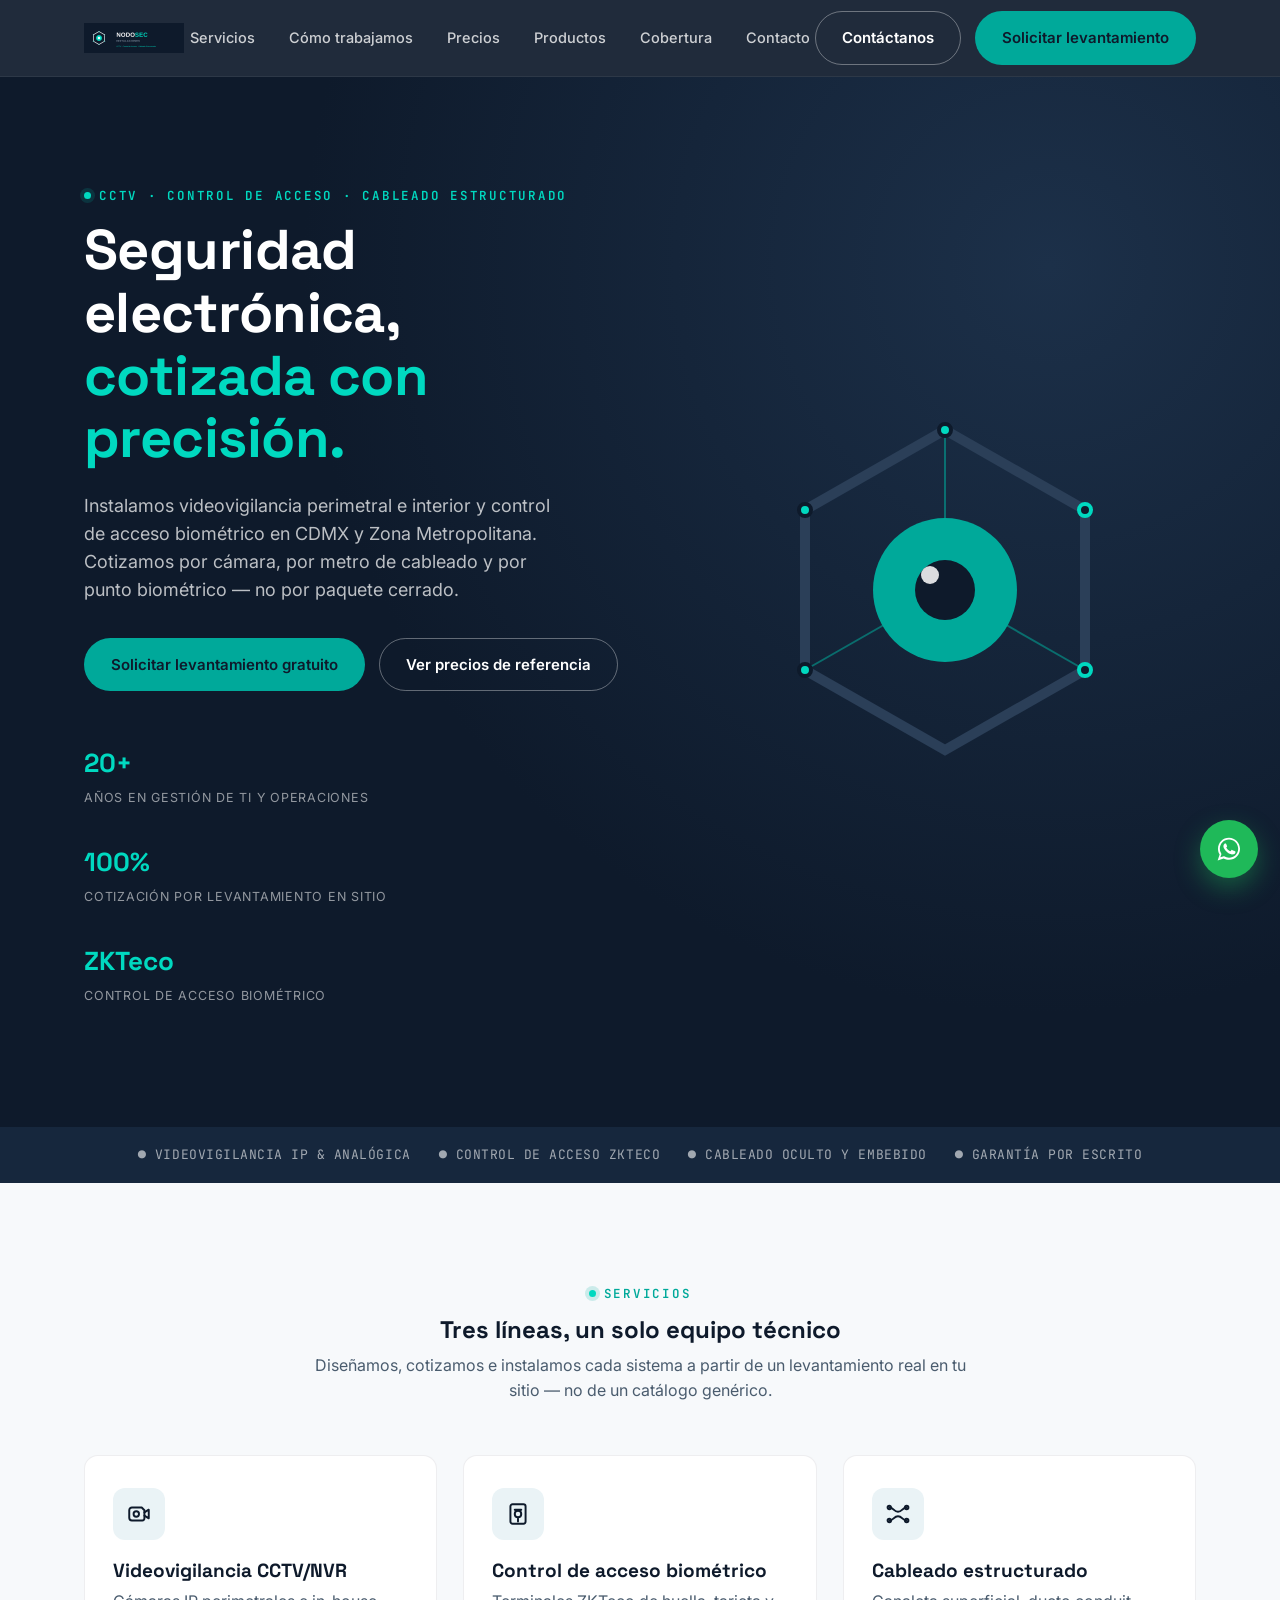
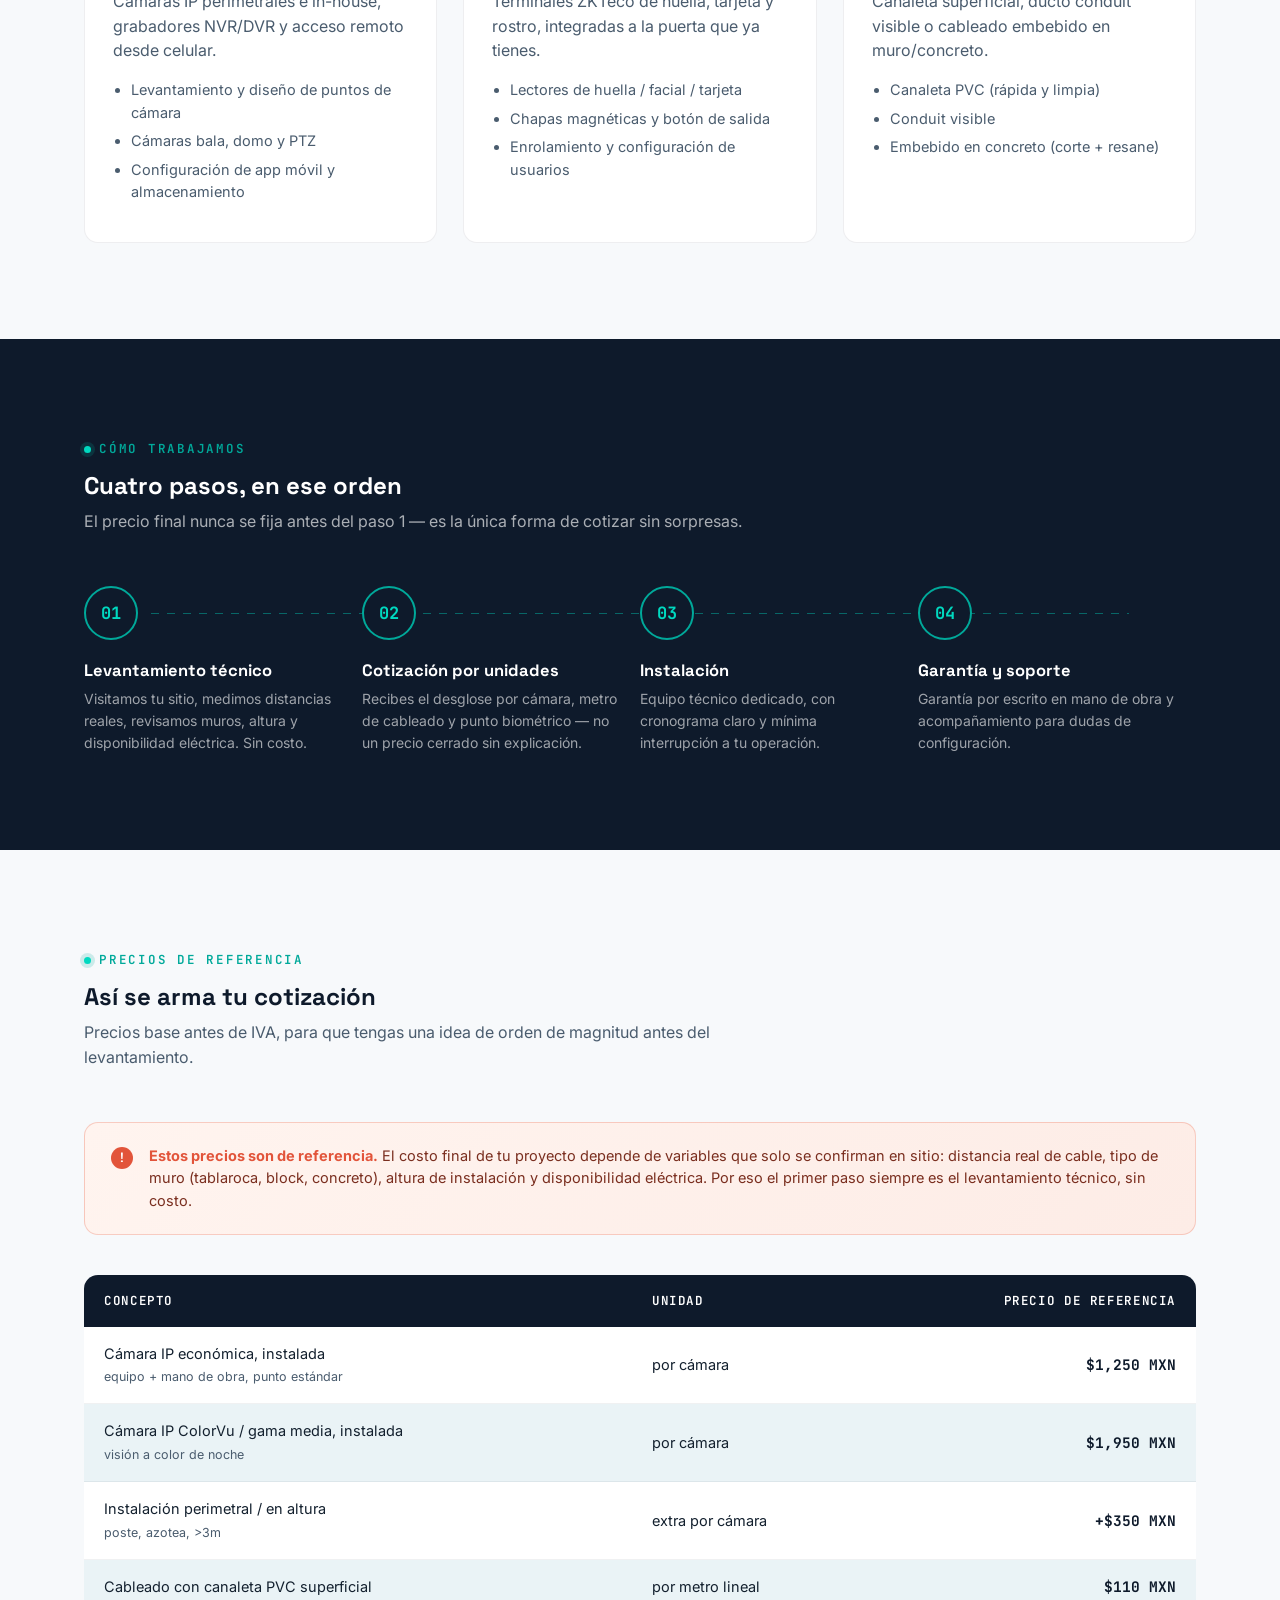
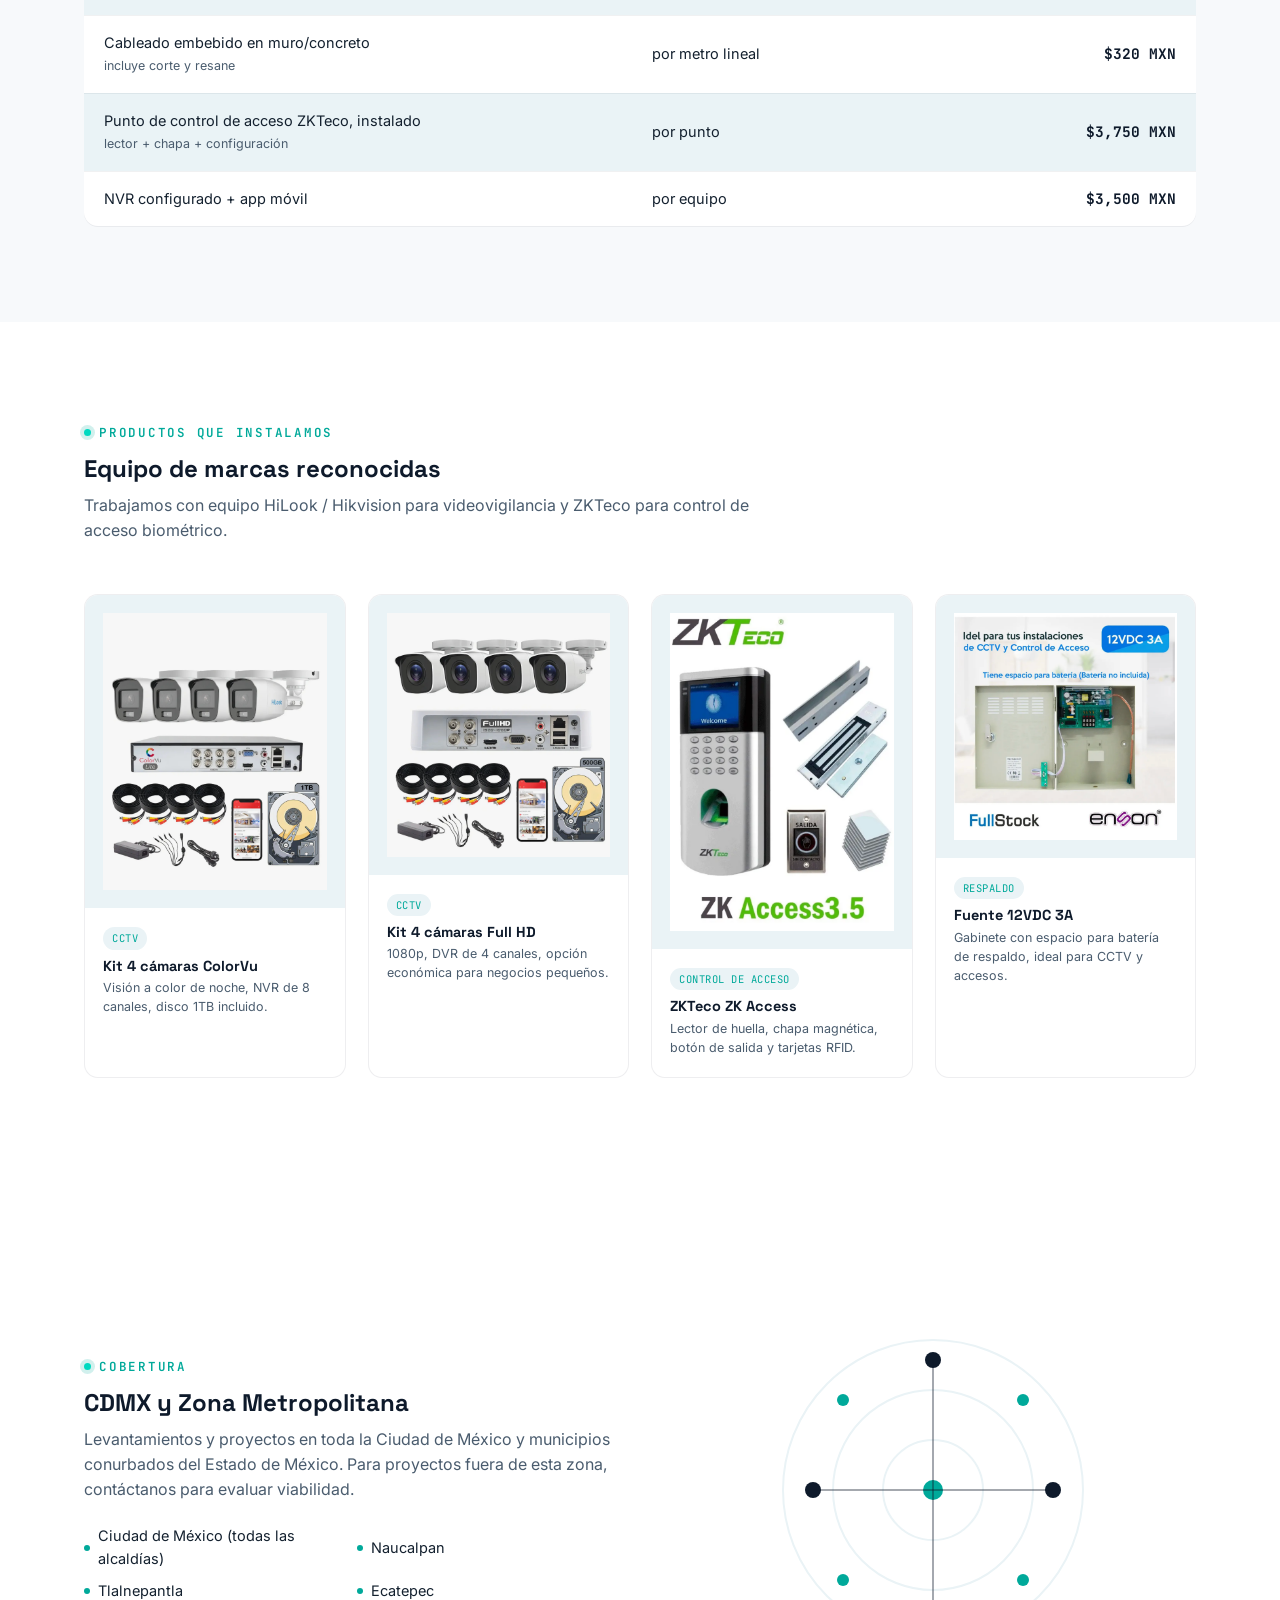
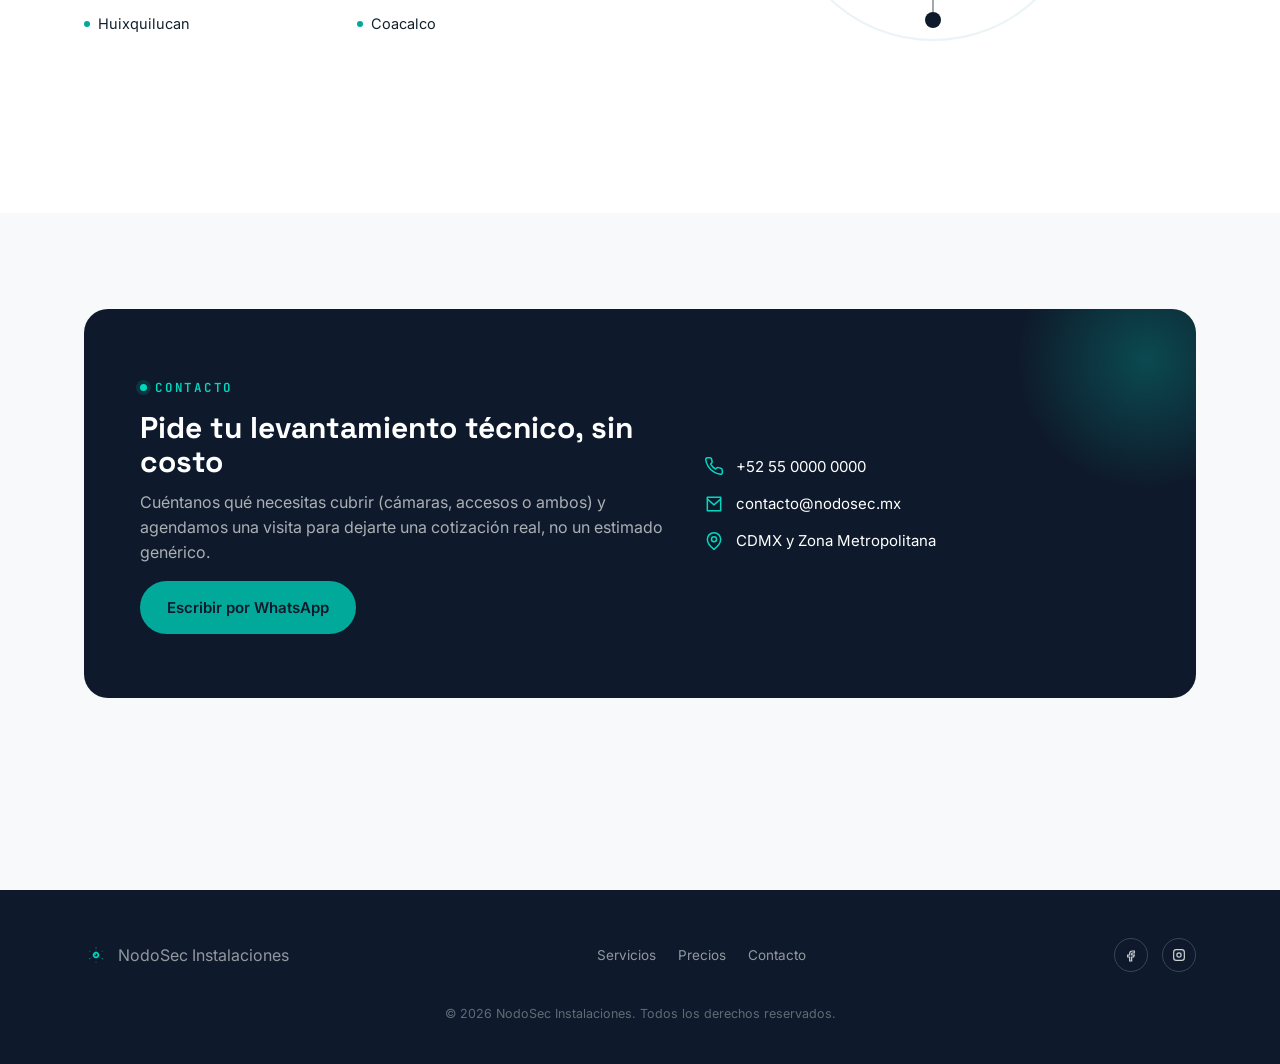
==== index.html @ 88160877 "Sitio inicial NodoSec Instalaciones" ====
<!DOCTYPE html>
<html lang="es-MX">
<head>
<meta charset="UTF-8">
<meta name="viewport" content="width=device-width, initial-scale=1.0">
<title>NodoSec Instalaciones — CCTV, Control de Acceso Biométrico y Cableado Estructurado en CDMX</title>
<meta name="description" content="Instalación de cámaras de videovigilancia, control de acceso biométrico y cableado estructurado en CDMX y Zona Metropolitana. Cotización por precios unitarios, confirmada tras levantamiento técnico sin costo.">
<link rel="icon" type="image/png" href="assets/img/favicon.png">
<link rel="apple-touch-icon" href="assets/img/favicon.png">

<!-- Open Graph -->
<meta property="og:title" content="NodoSec Instalaciones — Seguridad electrónica, cotizada con precisión">
<meta property="og:description" content="CCTV, control de acceso biométrico y cableado estructurado en CDMX y Zona Metropolitana.">
<meta property="og:image" content="assets/img/logo-icon.png">
<meta property="og:type" content="website">

<link rel="preconnect" href="https://fonts.googleapis.com">
<link rel="preconnect" href="https://fonts.gstatic.com" crossorigin>
<link href="https://fonts.googleapis.com/css2?family=Space+Grotesk:wght@500;600;700&family=Inter:wght@400;500;600;700&family=JetBrains+Mono:wght@500;700&display=swap" rel="stylesheet">
<link rel="stylesheet" href="assets/css/style.css">
</head>
<body>

<!-- ============ HEADER ============ -->
<header class="site-header">
  <div class="wrap">
    <a href="#top" class="brand">
      <img src="assets/img/logo-horizontal-dark.png" alt="NodoSec Instalaciones">
    </a>
    <nav class="primary-nav" id="primaryNav">
      <a href="#servicios">Servicios</a>
      <a href="#proceso">Cómo trabajamos</a>
      <a href="#precios">Precios</a>
      <a href="#productos">Productos</a>
      <a href="#cobertura">Cobertura</a>
      <a href="#contacto">Contacto</a>
    </nav>
    <div class="nav-cta">
      <a href="#contacto" class="btn btn-ghost">Contáctanos</a>
      <a href="#contacto" class="btn btn-primary">Solicitar levantamiento</a>
      <button class="menu-toggle" id="menuToggle" aria-label="Abrir menú" aria-expanded="false">&#9776;</button>
    </div>
  </div>
</header>

<!-- ============ HERO ============ -->
<section class="hero" id="top">
  <div class="wrap hero-grid">
    <div>
      <div class="eyebrow" style="color:#00D9C0">CCTV &middot; CONTROL DE ACCESO &middot; CABLEADO ESTRUCTURADO</div>
      <h1>Seguridad electrónica,<br><span>cotizada con precisión.</span></h1>
      <p class="lead">Instalamos videovigilancia perimetral e interior y control de acceso biométrico en CDMX y Zona Metropolitana. Cotizamos por cámara, por metro de cableado y por punto biométrico — no por paquete cerrado.</p>
      <div class="hero-ctas">
        <a href="#contacto" class="btn btn-primary">Solicitar levantamiento gratuito</a>
        <a href="#precios" class="btn btn-ghost">Ver precios de referencia</a>
      </div>
      <div class="hero-stats">
        <div class="stat"><b>20+</b><span>Años en gestión de TI y operaciones</span></div>
        <div class="stat"><b>100%</b><span>Cotización por levantamiento en sitio</span></div>
        <div class="stat"><b>ZKTeco</b><span>Control de acceso biométrico</span></div>
      </div>
    </div>
    <div class="node-art" aria-hidden="true">
      <svg viewBox="0 0 440 440" fill="none">
        <polygon points="220,60 360,140 360,300 220,380 80,300 80,140" stroke="#2b3f58" stroke-width="10" fill="none"/>
        <line x1="220" y1="60" x2="220" y2="220" stroke="#00A99A" stroke-width="2" opacity="0.55"/>
        <line x1="360" y1="300" x2="220" y2="220" stroke="#00A99A" stroke-width="2" opacity="0.55"/>
        <line x1="80" y1="300" x2="220" y2="220" stroke="#00A99A" stroke-width="2" opacity="0.55"/>
        <circle cx="220" cy="220" r="72" fill="#00A99A"/>
        <circle cx="220" cy="220" r="30" fill="#0E1A2B"/>
        <circle cx="205" cy="205" r="9" fill="white" opacity="0.85"/>
        <circle class="pulse" cx="220" cy="60" r="6" fill="#00D9C0" stroke="#0E1A2B" stroke-width="4"/>
        <circle class="pulse2" cx="360" cy="300" r="6" fill="#0E1A2B" stroke="#00D9C0" stroke-width="4"/>
        <circle class="pulse3" cx="80" cy="300" r="6" fill="#00D9C0" stroke="#0E1A2B" stroke-width="4"/>
        <circle cx="360" cy="140" r="6" fill="#0E1A2B" stroke="#00D9C0" stroke-width="4"/>
        <circle cx="80" cy="140" r="6" fill="#00D9C0" stroke="#0E1A2B" stroke-width="4"/>
      </svg>
    </div>
  </div>
</section>

<div class="trust-bar">
  <div class="wrap">
    <span>&#9679; VIDEOVIGILANCIA IP &amp; ANALÓGICA</span>
    <span>&#9679; CONTROL DE ACCESO ZKTECO</span>
    <span>&#9679; CABLEADO OCULTO Y EMBEBIDO</span>
    <span>&#9679; GARANTÍA POR ESCRITO</span>
  </div>
</div>

<!-- ============ SERVICIOS ============ -->
<section id="servicios">
  <div class="wrap">
    <div class="section-head center">
      <div class="eyebrow">Servicios</div>
      <h2>Tres líneas, un solo equipo técnico</h2>
      <p>Diseñamos, cotizamos e instalamos cada sistema a partir de un levantamiento real en tu sitio — no de un catálogo genérico.</p>
    </div>
    <div class="services-grid">

      <div class="service-card">
        <div class="service-icon">
          <svg viewBox="0 0 24 24" fill="none" stroke-width="1.8" stroke-linecap="round" stroke-linejoin="round"><path d="M3 8.5A2.5 2.5 0 0 1 5.5 6h9L17 8.5V16a2 2 0 0 1-2 2H5.5A2.5 2.5 0 0 1 3 15.5v-7Z"/><path d="M17 10.5 21 8v8l-4-2.5"/><circle cx="9.5" cy="12" r="2.5"/></svg>
        </div>
        <h3>Videovigilancia CCTV/NVR</h3>
        <p>Cámaras IP perimetrales e in-house, grabadores NVR/DVR y acceso remoto desde celular.</p>
        <ul>
          <li>Levantamiento y diseño de puntos de cámara</li>
          <li>Cámaras bala, domo y PTZ</li>
          <li>Configuración de app móvil y almacenamiento</li>
        </ul>
      </div>

      <div class="service-card">
        <div class="service-icon">
          <svg viewBox="0 0 24 24" fill="none" stroke-width="1.8" stroke-linecap="round" stroke-linejoin="round"><rect x="5" y="3" width="14" height="18" rx="2"/><path d="M9 8h6M9 12c0-1.7 1.3-3 3-3s3 1.3 3 3-1.3 3-3 3-3-1.3-3-3Zm3 3v4"/></svg>
        </div>
        <h3>Control de acceso biométrico</h3>
        <p>Terminales ZKTeco de huella, tarjeta y rostro, integradas a la puerta que ya tienes.</p>
        <ul>
          <li>Lectores de huella / facial / tarjeta</li>
          <li>Chapas magnéticas y botón de salida</li>
          <li>Enrolamiento y configuración de usuarios</li>
        </ul>
      </div>

      <div class="service-card">
        <div class="service-icon">
          <svg viewBox="0 0 24 24" fill="none" stroke-width="1.8" stroke-linecap="round" stroke-linejoin="round"><path d="M4 6c4 0 4 4 8 4s4-4 8-4M4 18c4 0 4-4 8-4s4 4 8 4"/><circle cx="4" cy="6" r="1.6"/><circle cx="20" cy="6" r="1.6"/><circle cx="4" cy="18" r="1.6"/><circle cx="20" cy="18" r="1.6"/></svg>
        </div>
        <h3>Cableado estructurado</h3>
        <p>Canaleta superficial, ducto conduit visible o cableado embebido en muro/concreto.</p>
        <ul>
          <li>Canaleta PVC (rápida y limpia)</li>
          <li>Conduit visible</li>
          <li>Embebido en concreto (corte + resane)</li>
        </ul>
      </div>

    </div>
  </div>
</section>

<!-- ============ PROCESO ============ -->
<section class="process-band" id="proceso">
  <div class="wrap">
    <div class="section-head">
      <div class="eyebrow">Cómo trabajamos</div>
      <h2>Cuatro pasos, en ese orden</h2>
      <p>El precio final nunca se fija antes del paso 1 — es la única forma de cotizar sin sorpresas.</p>
    </div>
    <div class="process-grid">
      <div class="process-step">
        <div class="process-num">01</div>
        <h4>Levantamiento técnico</h4>
        <p>Visitamos tu sitio, medimos distancias reales, revisamos muros, altura y disponibilidad eléctrica. Sin costo.</p>
      </div>
      <div class="process-step">
        <div class="process-num">02</div>
        <h4>Cotización por unidades</h4>
        <p>Recibes el desglose por cámara, metro de cableado y punto biométrico — no un precio cerrado sin explicación.</p>
      </div>
      <div class="process-step">
        <div class="process-num">03</div>
        <h4>Instalación</h4>
        <p>Equipo técnico dedicado, con cronograma claro y mínima interrupción a tu operación.</p>
      </div>
      <div class="process-step">
        <div class="process-num">04</div>
        <h4>Garantía y soporte</h4>
        <p>Garantía por escrito en mano de obra y acompañamiento para dudas de configuración.</p>
      </div>
    </div>
  </div>
</section>

<!-- ============ PRECIOS ============ -->
<section id="precios">
  <div class="wrap">
    <div class="section-head">
      <div class="eyebrow">Precios de referencia</div>
      <h2>Así se arma tu cotización</h2>
      <p>Precios base antes de IVA, para que tengas una idea de orden de magnitud antes del levantamiento.</p>
    </div>

    <div class="price-callout">
      <div class="dot">!</div>
      <p><strong>Estos precios son de referencia.</strong> El costo final de tu proyecto depende de variables que solo se confirman en sitio: distancia real de cable, tipo de muro (tablaroca, block, concreto), altura de instalación y disponibilidad eléctrica. Por eso el primer paso siempre es el levantamiento técnico, sin costo.</p>
    </div>

    <table class="price-table">
      <thead>
        <tr><th>Concepto</th><th>Unidad</th><th>Precio de referencia</th></tr>
      </thead>
      <tbody>
        <tr><td>Cámara IP económica, instalada<span class="price-unit"><br>equipo + mano de obra, punto estándar</span></td><td>por cámara</td><td>$1,250 MXN</td></tr>
        <tr><td>Cámara IP ColorVu / gama media, instalada<span class="price-unit"><br>visión a color de noche</span></td><td>por cámara</td><td>$1,950 MXN</td></tr>
        <tr><td>Instalación perimetral / en altura<span class="price-unit"><br>poste, azotea, &gt;3m</span></td><td>extra por cámara</td><td>+$350 MXN</td></tr>
        <tr><td>Cableado con canaleta PVC superficial</td><td>por metro lineal</td><td>$110 MXN</td></tr>
        <tr><td>Cableado embebido en muro/concreto<span class="price-unit"><br>incluye corte y resane</span></td><td>por metro lineal</td><td>$320 MXN</td></tr>
        <tr><td>Punto de control de acceso ZKTeco, instalado<span class="price-unit"><br>lector + chapa + configuración</span></td><td>por punto</td><td>$3,750 MXN</td></tr>
        <tr><td>NVR configurado + app móvil</td><td>por equipo</td><td>$3,500 MXN</td></tr>
      </tbody>
    </table>
  </div>
</section>

<!-- ============ PRODUCTOS ============ -->
<section id="productos" style="background:var(--white)">
  <div class="wrap">
    <div class="section-head">
      <div class="eyebrow">Productos que instalamos</div>
      <h2>Equipo de marcas reconocidas</h2>
      <p>Trabajamos con equipo HiLook / Hikvision para videovigilancia y ZKTeco para control de acceso biométrico.</p>
    </div>
    <div class="products-grid">

      <div class="product-card">
        <figure><img src="assets/img/producto-cctv-colorvu.png" alt="Kit de 4 cámaras HiLook ColorVu con NVR, cableado y disco duro"></figure>
        <figcaption>
          <span class="product-tag">CCTV</span>
          <h4>Kit 4 cámaras ColorVu</h4>
          <p>Visión a color de noche, NVR de 8 canales, disco 1TB incluido.</p>
        </figcaption>
      </div>

      <div class="product-card">
        <figure><img src="assets/img/producto-cctv-fullhd.png" alt="Kit de 4 cámaras HiLook Full HD 1080p con DVR y disco duro"></figure>
        <figcaption>
          <span class="product-tag">CCTV</span>
          <h4>Kit 4 cámaras Full HD</h4>
          <p>1080p, DVR de 4 canales, opción económica para negocios pequeños.</p>
        </figcaption>
      </div>

      <div class="product-card">
        <figure><img src="assets/img/producto-zkteco-biometrico.png" alt="Kit ZKTeco ZK Access con lector biométrico, chapa magnética y botón de salida"></figure>
        <figcaption>
          <span class="product-tag">Control de acceso</span>
          <h4>ZKTeco ZK Access</h4>
          <p>Lector de huella, chapa magnética, botón de salida y tarjetas RFID.</p>
        </figcaption>
      </div>

      <div class="product-card">
        <figure><img src="assets/img/producto-fuente-poder.png" alt="Fuente de poder 12VDC 3A con gabinete para CCTV y control de acceso"></figure>
        <figcaption>
          <span class="product-tag">Respaldo</span>
          <h4>Fuente 12VDC 3A</h4>
          <p>Gabinete con espacio para batería de respaldo, ideal para CCTV y accesos.</p>
        </figcaption>
      </div>

    </div>
  </div>
</section>

<!-- ============ COBERTURA ============ -->
<section id="cobertura" class="coverage">
  <div class="wrap coverage-grid">
    <div>
      <div class="eyebrow">Cobertura</div>
      <h2>CDMX y Zona Metropolitana</h2>
      <p>Levantamientos y proyectos en toda la Ciudad de México y municipios conurbados del Estado de México. Para proyectos fuera de esta zona, contáctanos para evaluar viabilidad.</p>
      <ul class="coverage-list">
        <li>Ciudad de México (todas las alcaldías)</li>
        <li>Naucalpan</li>
        <li>Tlalnepantla</li>
        <li>Ecatepec</li>
        <li>Huixquilucan</li>
        <li>Coacalco</li>
      </ul>
    </div>
    <div class="node-art" aria-hidden="true">
      <svg viewBox="0 0 440 440" fill="none">
        <circle cx="220" cy="220" r="150" stroke="#EAF3F6" stroke-width="2"/>
        <circle cx="220" cy="220" r="100" stroke="#EAF3F6" stroke-width="2"/>
        <circle cx="220" cy="220" r="50" stroke="#EAF3F6" stroke-width="2"/>
        <circle cx="220" cy="220" r="10" fill="#00A99A"/>
        <circle cx="220" cy="90" r="8" fill="#0E1A2B"/>
        <circle cx="340" cy="220" r="8" fill="#0E1A2B"/>
        <circle cx="220" cy="350" r="8" fill="#0E1A2B"/>
        <circle cx="100" cy="220" r="8" fill="#0E1A2B"/>
        <circle cx="310" cy="130" r="6" fill="#00A99A"/>
        <circle cx="310" cy="310" r="6" fill="#00A99A"/>
        <circle cx="130" cy="310" r="6" fill="#00A99A"/>
        <circle cx="130" cy="130" r="6" fill="#00A99A"/>
        <line x1="220" y1="220" x2="220" y2="90" stroke="#0E1A2B" stroke-width="1.5" opacity="0.5"/>
        <line x1="220" y1="220" x2="340" y2="220" stroke="#0E1A2B" stroke-width="1.5" opacity="0.5"/>
        <line x1="220" y1="220" x2="220" y2="350" stroke="#0E1A2B" stroke-width="1.5" opacity="0.5"/>
        <line x1="220" y1="220" x2="100" y2="220" stroke="#0E1A2B" stroke-width="1.5" opacity="0.5"/>
      </svg>
    </div>
  </div>
</section>

<!-- ============ CONTACTO ============ -->
<section id="contacto">
  <div class="cta-band">
    <div>
      <div class="eyebrow" style="color:#00D9C0">Contacto</div>
      <h2>Pide tu levantamiento técnico, sin costo</h2>
      <p>Cuéntanos qué necesitas cubrir (cámaras, accesos o ambos) y agendamos una visita para dejarte una cotización real, no un estimado genérico.</p>
      <a href="https://wa.me/525500000000?text=Hola%2C%20quiero%20cotizar%20un%20proyecto%20de%20videovigilancia%2Fcontrol%20de%20acceso" class="btn btn-primary" target="_blank" rel="noopener">Escribir por WhatsApp</a>
    </div>
    <div class="contact-list">
      <div class="contact-item">
        <svg viewBox="0 0 24 24" fill="none" stroke-width="1.8" stroke-linecap="round" stroke-linejoin="round"><path d="M22 16.9v3a2 2 0 0 1-2.2 2 19.8 19.8 0 0 1-8.6-3.1 19.5 19.5 0 0 1-6-6 19.8 19.8 0 0 1-3.1-8.6A2 2 0 0 1 4.1 2h3a2 2 0 0 1 2 1.7c.1.9.3 1.8.6 2.7a2 2 0 0 1-.5 2.1L8 9.7a16 16 0 0 0 6 6l1.2-1.2a2 2 0 0 1 2.1-.5c.9.3 1.8.5 2.7.6a2 2 0 0 1 1.7 2Z"/></svg>
        <a href="tel:+525500000000">+52 55 0000 0000</a>
      </div>
      <div class="contact-item">
        <svg viewBox="0 0 24 24" fill="none" stroke-width="1.8" stroke-linecap="round" stroke-linejoin="round"><path d="M4 4h16v16H4z"/><path d="m4 6 8 7 8-7"/></svg>
        <a href="mailto:contacto@nodosec.mx">contacto@nodosec.mx</a>
      </div>
      <div class="contact-item">
        <svg viewBox="0 0 24 24" fill="none" stroke-width="1.8" stroke-linecap="round" stroke-linejoin="round"><path d="M20 10c0 6-8 12-8 12s-8-6-8-12a8 8 0 0 1 16 0Z"/><circle cx="12" cy="10" r="3"/></svg>
        <span>CDMX y Zona Metropolitana</span>
      </div>
    </div>
  </div>
</section>

<!-- ============ FOOTER ============ -->
<footer class="site-footer">
  <div class="wrap">
    <div class="foot-brand">
      <img src="assets/img/logo-icon.png" alt="NodoSec">
      <span>NodoSec Instalaciones</span>
    </div>
    <div class="foot-links">
      <a href="#servicios">Servicios</a>
      <a href="#precios">Precios</a>
      <a href="#contacto">Contacto</a>
    </div>
    <div class="foot-social">
      <a href="#" aria-label="Facebook" target="_blank" rel="noopener"><svg viewBox="0 0 24 24" fill="none" stroke-width="1.8"><path d="M14 9h3V6h-3a4 4 0 0 0-4 4v2H7v3h3v6h3v-6h3l1-3h-4v-2a1 1 0 0 1 1-1Z"/></svg></a>
      <a href="#" aria-label="Instagram" target="_blank" rel="noopener"><svg viewBox="0 0 24 24" fill="none" stroke-width="1.8"><rect x="4" y="4" width="16" height="16" rx="4"/><circle cx="12" cy="12" r="3.2"/><circle cx="16.5" cy="7.5" r="0.6" fill="currentColor" stroke="none"/></svg></a>
    </div>
  </div>
  <p class="foot-bottom">&copy; <span id="year"></span> NodoSec Instalaciones. Todos los derechos reservados.</p>
</footer>

<!-- WhatsApp float -->
<a class="wa-float" href="https://wa.me/525500000000?text=Hola%2C%20quiero%20cotizar%20un%20proyecto" target="_blank" rel="noopener" aria-label="Escribir por WhatsApp">
  <svg viewBox="0 0 32 32"><path d="M16 3C9 3 3.4 8.6 3.4 15.6c0 2.5.7 4.8 1.9 6.8L3 29l6.8-2.2c1.9 1 4 1.6 6.2 1.6 7 0 12.6-5.6 12.6-12.6S23 3 16 3Zm0 22.9c-2 0-3.9-.5-5.5-1.5l-.4-.2-4 1.3 1.3-3.9-.3-.4a10.2 10.2 0 0 1-1.6-5.6C5.5 9.7 10.2 5 16 5s10.5 4.7 10.5 10.6S21.8 25.9 16 25.9Zm5.8-7.9c-.3-.2-1.9-.9-2.2-1s-.5-.2-.7.2-.8 1-1 1.2-.4.2-.7.1a8.7 8.7 0 0 1-4.3-3.8c-.3-.5.3-.5.9-1.6.1-.2 0-.4 0-.5s-.7-1.7-1-2.3-.6-.5-.7-.5h-.6c-.2 0-.5.1-.8.4a3.6 3.6 0 0 0-1.1 2.7c0 1.6 1.2 3.1 1.3 3.3.2.2 2.4 3.7 5.8 5.1.8.3 1.5.6 2 .7.8.3 1.6.2 2.2.1.7-.1 2-.8 2.3-1.6s.3-1.4.2-1.6-.3-.2-.6-.4Z" fill="white"/></svg>
</a>

<script src="assets/js/script.js"></script>
</body>
</html>
---- assets/css/style.css ----
/* ===========================================================
   NodoSec Instalaciones — hoja de estilos
   Paleta: Navy #0E1A2B · Cyan #00A99A · Gris pizarra #4A5C6E
   =========================================================== */

:root {
  --navy: #0e1a2b;
  --navy-2: #16273d;
  --navy-soft: #1c3049;
  --cyan: #00a99a;
  --cyan-bright: #00d9c0;
  --ink: #14212f;
  --slate: #4a5c6e;
  --mist: #eaf3f6;
  --paper: #f7f9fb;
  --white: #ffffff;
  --danger: #e2543a;

  --font-display: "Space Grotesk", "Arial", sans-serif;
  --font-body: "Inter", "Arial", sans-serif;
  --font-mono: "JetBrains Mono", "Courier New", monospace;

  --radius: 14px;
  --container: 1160px;
}

* { box-sizing: border-box; }
html { scroll-behavior: smooth; }
body {
  margin: 0;
  font-family: var(--font-body);
  color: var(--ink);
  background: var(--paper);
  line-height: 1.55;
  -webkit-font-smoothing: antialiased;
}
img { max-width: 100%; display: block; }
a { color: inherit; text-decoration: none; }
.wrap { max-width: var(--container); margin: 0 auto; padding: 0 24px; }
section { padding: 96px 0; }
h1, h2, h3, h4 { font-family: var(--font-display); margin: 0 0 0.4em; color: var(--navy); line-height: 1.12; }
p { margin: 0 0 1em; color: var(--slate); }
.eyebrow {
  font-family: var(--font-mono);
  font-size: 12.5px;
  letter-spacing: 0.14em;
  text-transform: uppercase;
  color: var(--cyan);
  font-weight: 600;
  display: inline-flex;
  align-items: center;
  gap: 8px;
  margin-bottom: 14px;
}
.eyebrow::before {
  content: "";
  width: 7px; height: 7px; border-radius: 50%;
  background: var(--cyan-bright);
  box-shadow: 0 0 0 4px rgba(0,169,154,0.18);
}
.section-head { max-width: 680px; margin-bottom: 52px; }
.section-head.center { margin-left: auto; margin-right: auto; text-align: center; }

/* Focus visibility */
a:focus-visible, button:focus-visible {
  outline: 2px solid var(--cyan-bright);
  outline-offset: 3px;
}

@media (prefers-reduced-motion: reduce) {
  * { animation: none !important; transition: none !important; }
}

/* ---------------- Buttons ---------------- */
.btn {
  display: inline-flex;
  align-items: center;
  gap: 10px;
  padding: 14px 26px;
  border-radius: 999px;
  font-weight: 600;
  font-size: 15px;
  font-family: var(--font-body);
  border: 1px solid transparent;
  cursor: pointer;
  transition: transform 0.15s ease, box-shadow 0.15s ease, background 0.15s ease;
}
.btn:hover { transform: translateY(-2px); }
.btn-primary { background: var(--cyan); color: var(--navy); }
.btn-primary:hover { background: var(--cyan-bright); box-shadow: 0 10px 26px rgba(0,169,154,0.35); }
.btn-ghost { background: transparent; color: var(--white); border-color: rgba(255,255,255,0.35); }
.btn-ghost:hover { border-color: var(--cyan-bright); color: var(--cyan-bright); }
.btn-outline-navy { background: transparent; color: var(--navy); border-color: rgba(14,26,43,0.25); }
.btn-outline-navy:hover { border-color: var(--navy); }

/* ---------------- Header / nav ---------------- */
.site-header {
  position: sticky; top: 0; z-index: 50;
  background: rgba(14,26,43,0.92);
  backdrop-filter: blur(10px);
  border-bottom: 1px solid rgba(255,255,255,0.06);
}
.site-header .wrap { display: flex; align-items: center; justify-content: space-between; height: 76px; }
.brand { display: flex; align-items: center; gap: 10px; }
.brand img { height: 30px; width: auto; }
nav.primary-nav { display: flex; align-items: center; gap: 34px; }
nav.primary-nav a {
  color: rgba(255,255,255,0.78);
  font-size: 14.5px; font-weight: 500;
  transition: color 0.15s ease;
}
nav.primary-nav a:hover { color: var(--cyan-bright); }
.nav-cta { display: flex; align-items: center; gap: 14px; }
.menu-toggle { display: none; background: none; border: none; color: var(--white); font-size: 26px; cursor: pointer; }

@media (max-width: 860px) {
  nav.primary-nav { position: fixed; inset: 76px 0 0 0; background: var(--navy); flex-direction: column; justify-content: flex-start; padding: 36px 24px; gap: 22px; transform: translateX(100%); transition: transform 0.25s ease; }
  nav.primary-nav.open { transform: translateX(0); }
  nav.primary-nav a { font-size: 20px; }
  .menu-toggle { display: block; }
  .nav-cta .btn-ghost { display: none; }
}

/* ---------------- Hero ---------------- */
.hero {
  position: relative;
  background: radial-gradient(circle at 82% 18%, var(--navy-soft), var(--navy) 55%);
  color: var(--white);
  padding: 104px 0 120px;
  overflow: hidden;
}
.hero-grid {
  display: grid; grid-template-columns: 1.05fr 0.95fr; gap: 56px; align-items: center;
}
.hero h1 { font-size: clamp(34px, 4.6vw, 56px); color: var(--white); letter-spacing: -0.01em; }
.hero h1 span { color: var(--cyan-bright); }
.hero p.lead { font-size: 18px; color: rgba(255,255,255,0.72); max-width: 480px; }
.hero-ctas { display: flex; gap: 14px; margin-top: 34px; flex-wrap: wrap; }
.hero-stats { display: flex; gap: 34px; margin-top: 52px; flex-wrap: wrap; }
.hero-stats .stat b { display: block; font-family: var(--font-display); font-size: 26px; color: var(--cyan-bright); }
.hero-stats .stat span { font-size: 12.5px; color: rgba(255,255,255,0.55); text-transform: uppercase; letter-spacing: 0.06em; }

.node-art { position: relative; width: 100%; aspect-ratio: 1/1; max-width: 440px; margin: 0 auto; }
.node-art svg { width: 100%; height: 100%; }
.node-art .pulse { animation: pulse 2.6s ease-in-out infinite; }
.node-art .pulse2 { animation: pulse 2.6s ease-in-out 0.9s infinite; }
.node-art .pulse3 { animation: pulse 2.6s ease-in-out 1.7s infinite; }
@keyframes pulse {
  0%, 100% { opacity: 0.35; r: 5; }
  50% { opacity: 1; r: 8; }
}

/* ---------------- Trust bar ---------------- */
.trust-bar { background: var(--navy-2); padding: 18px 0; }
.trust-bar .wrap { display: flex; flex-wrap: wrap; gap: 28px; justify-content: center; align-items: center; }
.trust-bar span { color: rgba(255,255,255,0.6); font-size: 13px; font-family: var(--font-mono); letter-spacing: 0.04em; }

/* ---------------- Services ---------------- */
.services-grid { display: grid; grid-template-columns: repeat(3, 1fr); gap: 26px; }
.service-card {
  background: var(--white); border-radius: var(--radius); padding: 32px 28px;
  border: 1px solid rgba(14,26,43,0.07);
  transition: transform 0.2s ease, box-shadow 0.2s ease, border-color 0.2s ease;
}
.service-card:hover { transform: translateY(-4px); box-shadow: 0 18px 40px rgba(14,26,43,0.09); border-color: rgba(0,169,154,0.3); }
.service-icon {
  width: 52px; height: 52px; border-radius: 12px;
  background: var(--mist); display: flex; align-items: center; justify-content: center;
  margin-bottom: 20px;
}
.service-icon svg { width: 26px; height: 26px; stroke: var(--navy); }
.service-card h3 { font-size: 19px; }
.service-card ul { margin: 14px 0 0; padding-left: 18px; color: var(--slate); font-size: 14.5px; }
.service-card li { margin-bottom: 6px; }

/* ---------------- Process ---------------- */
.process-band { background: var(--navy); color: var(--white); }
.process-band .section-head h2 { color: var(--white); }
.process-band .section-head p { color: rgba(255,255,255,0.65); }
.process-grid { display: grid; grid-template-columns: repeat(4, 1fr); gap: 0; position: relative; }
.process-grid::before {
  content: ""; position: absolute; top: 27px; left: 6%; right: 6%; height: 1px;
  background: repeating-linear-gradient(to right, rgba(0,217,192,0.4) 0 8px, transparent 8px 16px);
}
.process-step { position: relative; padding-right: 20px; }
.process-num {
  width: 54px; height: 54px; border-radius: 50%;
  background: var(--navy); border: 2px solid var(--cyan);
  color: var(--cyan-bright); font-family: var(--font-mono); font-weight: 700; font-size: 17px;
  display: flex; align-items: center; justify-content: center; margin-bottom: 22px; position: relative; z-index: 2;
}
.process-step h4 { color: var(--white); font-size: 16.5px; margin-bottom: 8px; }
.process-step p { color: rgba(255,255,255,0.6); font-size: 14px; margin: 0; }

@media (max-width: 860px) {
  .process-grid { grid-template-columns: 1fr; gap: 30px; }
  .process-grid::before { display: none; }
}

/* ---------------- Pricing ---------------- */
.price-callout {
  background: linear-gradient(135deg, #fff4ef, #fdece6);
  border: 1px solid rgba(226,84,58,0.25);
  border-radius: var(--radius);
  padding: 22px 26px;
  display: flex; gap: 16px; align-items: flex-start;
  margin-bottom: 40px;
}
.price-callout .dot { flex: none; width: 22px; height: 22px; border-radius: 50%; background: var(--danger); color: white; display: flex; align-items: center; justify-content: center; font-family: var(--font-mono); font-size: 13px; font-weight: 700; margin-top: 2px; }
.price-callout p { margin: 0; color: #7a2e1f; font-size: 14.5px; }
.price-callout strong { color: var(--danger); }

table.price-table { width: 100%; border-collapse: collapse; background: var(--white); border-radius: var(--radius); overflow: hidden; box-shadow: 0 1px 0 rgba(14,26,43,0.06); }
table.price-table thead th {
  background: var(--navy); color: var(--white); text-align: left; font-family: var(--font-mono);
  font-size: 12.5px; letter-spacing: 0.05em; text-transform: uppercase; padding: 16px 20px; font-weight: 600;
}
table.price-table thead th:last-child { text-align: right; }
table.price-table tbody td { padding: 16px 20px; border-bottom: 1px solid rgba(14,26,43,0.06); font-size: 14.5px; color: var(--ink); }
table.price-table tbody td:last-child { text-align: right; font-family: var(--font-mono); font-weight: 700; color: var(--navy); }
table.price-table tbody tr:last-child td { border-bottom: none; }
table.price-table tbody tr:nth-child(even) { background: var(--mist); }
.price-unit { color: var(--slate); font-size: 12.5px; }

/* ---------------- Products ---------------- */
.products-grid { display: grid; grid-template-columns: repeat(4, 1fr); gap: 22px; }
.product-card { background: var(--white); border-radius: var(--radius); border: 1px solid rgba(14,26,43,0.07); overflow: hidden; }
.product-card figure { margin: 0; background: var(--mist); padding: 18px; }
.product-card figcaption { padding: 16px 18px 20px; }
.product-card h4 { font-size: 14.5px; margin-bottom: 4px; }
.product-card p { font-size: 12.5px; margin: 0; color: var(--slate); }
.product-tag { display: inline-block; font-family: var(--font-mono); font-size: 10.5px; letter-spacing: 0.05em; text-transform: uppercase; color: var(--cyan); background: var(--mist); padding: 3px 9px; border-radius: 999px; margin-bottom: 8px; }

/* ---------------- Coverage / area ---------------- */
.coverage { background: var(--white); }
.coverage-grid { display: grid; grid-template-columns: 1fr 1fr; gap: 60px; align-items: center; }
.coverage-list { list-style: none; margin: 24px 0 0; padding: 0; display: grid; grid-template-columns: 1fr 1fr; gap: 10px 20px; }
.coverage-list li { font-size: 14.5px; color: var(--ink); display: flex; align-items: center; gap: 8px; }
.coverage-list li::before { content: ""; width: 6px; height: 6px; background: var(--cyan); border-radius: 50%; flex: none; }

/* ---------------- Contact / CTA ---------------- */
.cta-band {
  background: var(--navy); color: var(--white); border-radius: 24px;
  padding: 64px 56px; margin: 0 24px; max-width: calc(var(--container) - 48px); margin-inline: auto;
  display: grid; grid-template-columns: 1.2fr 1fr; gap: 40px; align-items: center;
  position: relative; overflow: hidden;
}
.cta-band::after {
  content: ""; position: absolute; right: -80px; top: -80px; width: 260px; height: 260px;
  border-radius: 50%; background: radial-gradient(circle, rgba(0,217,192,0.25), transparent 70%);
}
.cta-band h2 { color: var(--white); font-size: 30px; }
.cta-band p { color: rgba(255,255,255,0.65); }
.contact-list { display: flex; flex-direction: column; gap: 14px; }
.contact-item { display: flex; align-items: center; gap: 12px; font-size: 15px; }
.contact-item svg { width: 20px; height: 20px; stroke: var(--cyan-bright); flex: none; }
.contact-item a:hover { color: var(--cyan-bright); }

@media (max-width: 860px) {
  .cta-band { grid-template-columns: 1fr; padding: 44px 26px; }
}

/* ---------------- Footer ---------------- */
footer.site-footer { background: var(--navy); color: rgba(255,255,255,0.55); padding: 48px 0 28px; margin-top: 96px; }
footer .wrap { display: flex; justify-content: space-between; align-items: center; flex-wrap: wrap; gap: 18px; }
footer .foot-brand { display: flex; align-items: center; gap: 10px; }
footer .foot-brand img { height: 24px; }
footer .foot-links { display: flex; gap: 22px; font-size: 13.5px; }
footer .foot-links a:hover { color: var(--cyan-bright); }
footer .foot-social { display: flex; gap: 14px; }
footer .foot-social a { width: 34px; height: 34px; border-radius: 50%; border: 1px solid rgba(255,255,255,0.18); display: flex; align-items: center; justify-content: center; }
footer .foot-social svg { width: 16px; height: 16px; stroke: rgba(255,255,255,0.8); }
.foot-bottom { text-align: center; font-size: 12.5px; margin-top: 32px; color: rgba(255,255,255,0.35); }

/* ---------------- Responsive ---------------- */
@media (max-width: 980px) {
  .hero-grid { grid-template-columns: 1fr; }
  .node-art { max-width: 320px; }
  .services-grid { grid-template-columns: 1fr 1fr; }
  .products-grid { grid-template-columns: 1fr 1fr; }
  .coverage-grid { grid-template-columns: 1fr; }
}
@media (max-width: 600px) {
  section { padding: 64px 0; }
  .services-grid { grid-template-columns: 1fr; }
  .products-grid { grid-template-columns: 1fr 1fr; }
  table.price-table { font-size: 13px; }
  table.price-table thead th, table.price-table tbody td { padding: 12px 12px; }
  .coverage-list { grid-template-columns: 1fr; }
}

/* WhatsApp floating button */
.wa-float {
  position: fixed; bottom: 22px; right: 22px; z-index: 60;
  width: 58px; height: 58px; border-radius: 50%;
  background: #1fb959; display: flex; align-items: center; justify-content: center;
  box-shadow: 0 10px 26px rgba(31,185,89,0.4);
  transition: transform 0.2s ease;
}
.wa-float:hover { transform: scale(1.08); }
.wa-float svg { width: 28px; height: 28px; fill: white; }
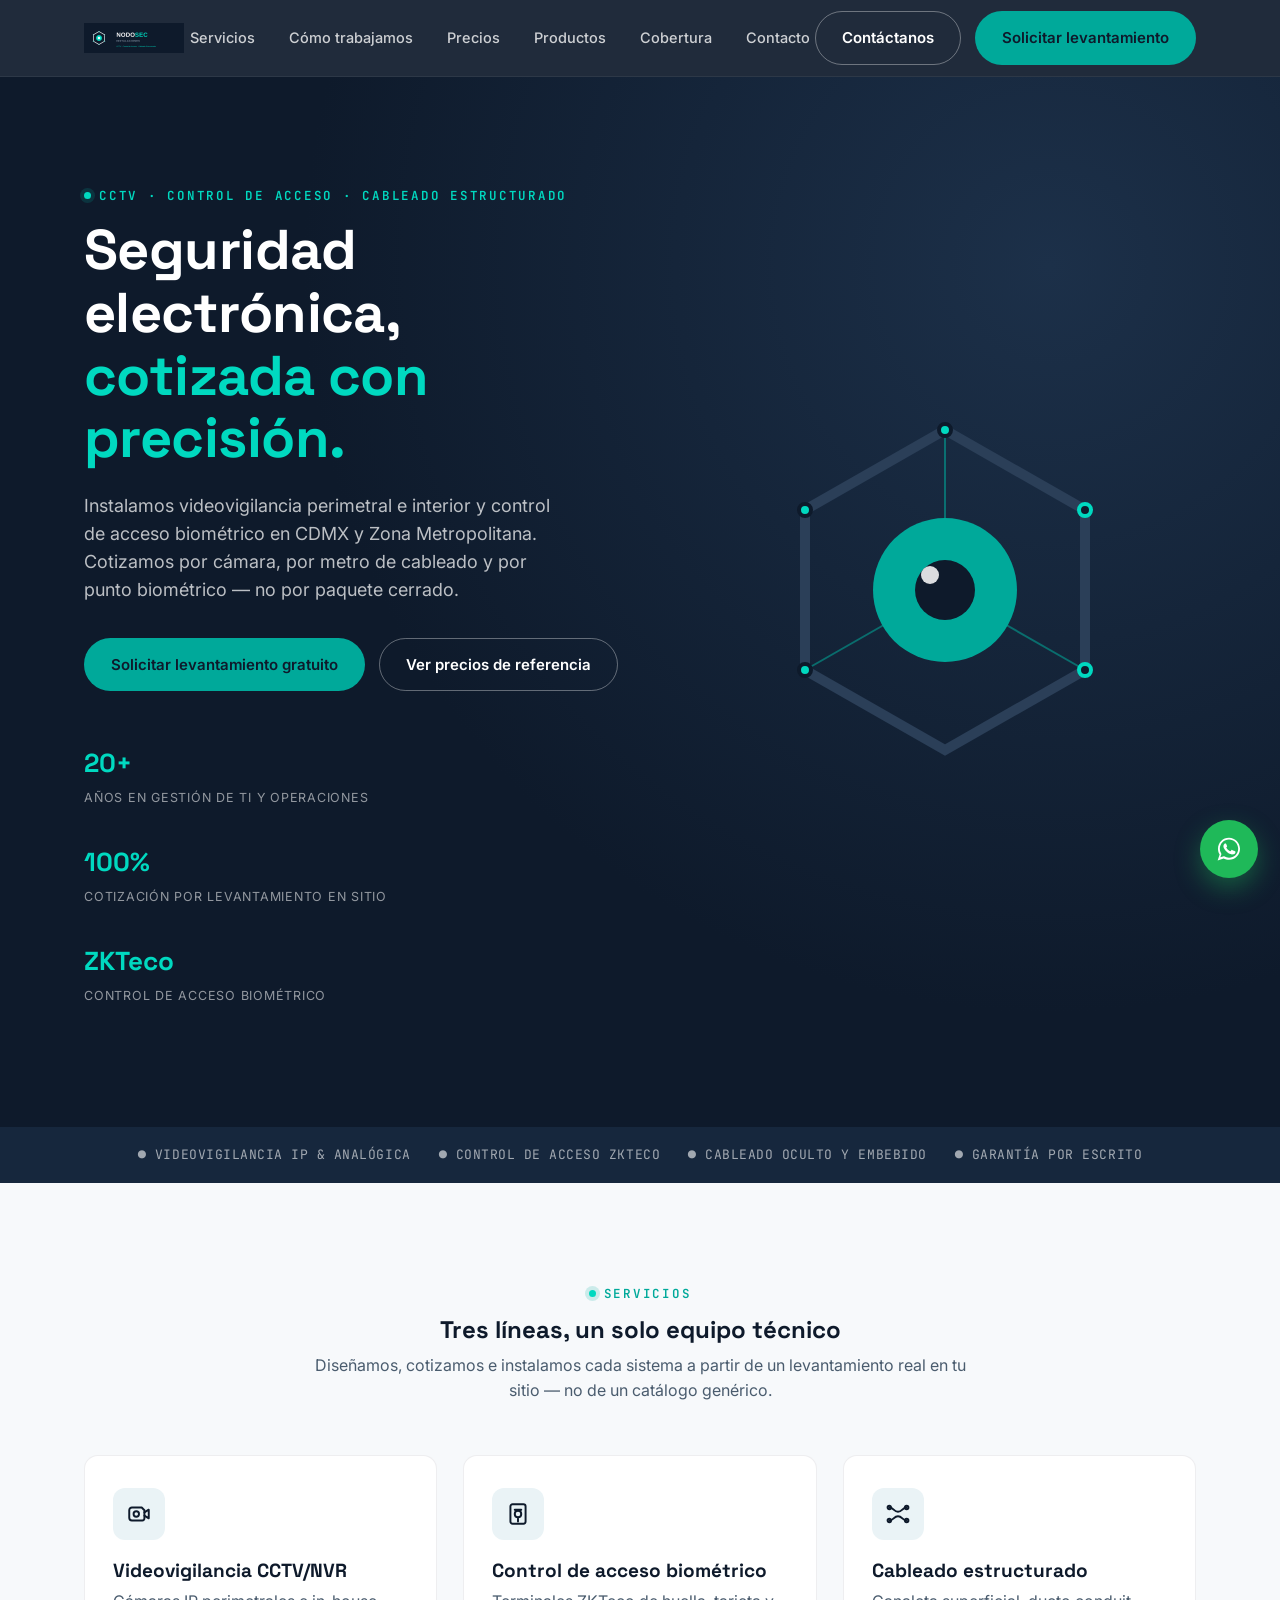
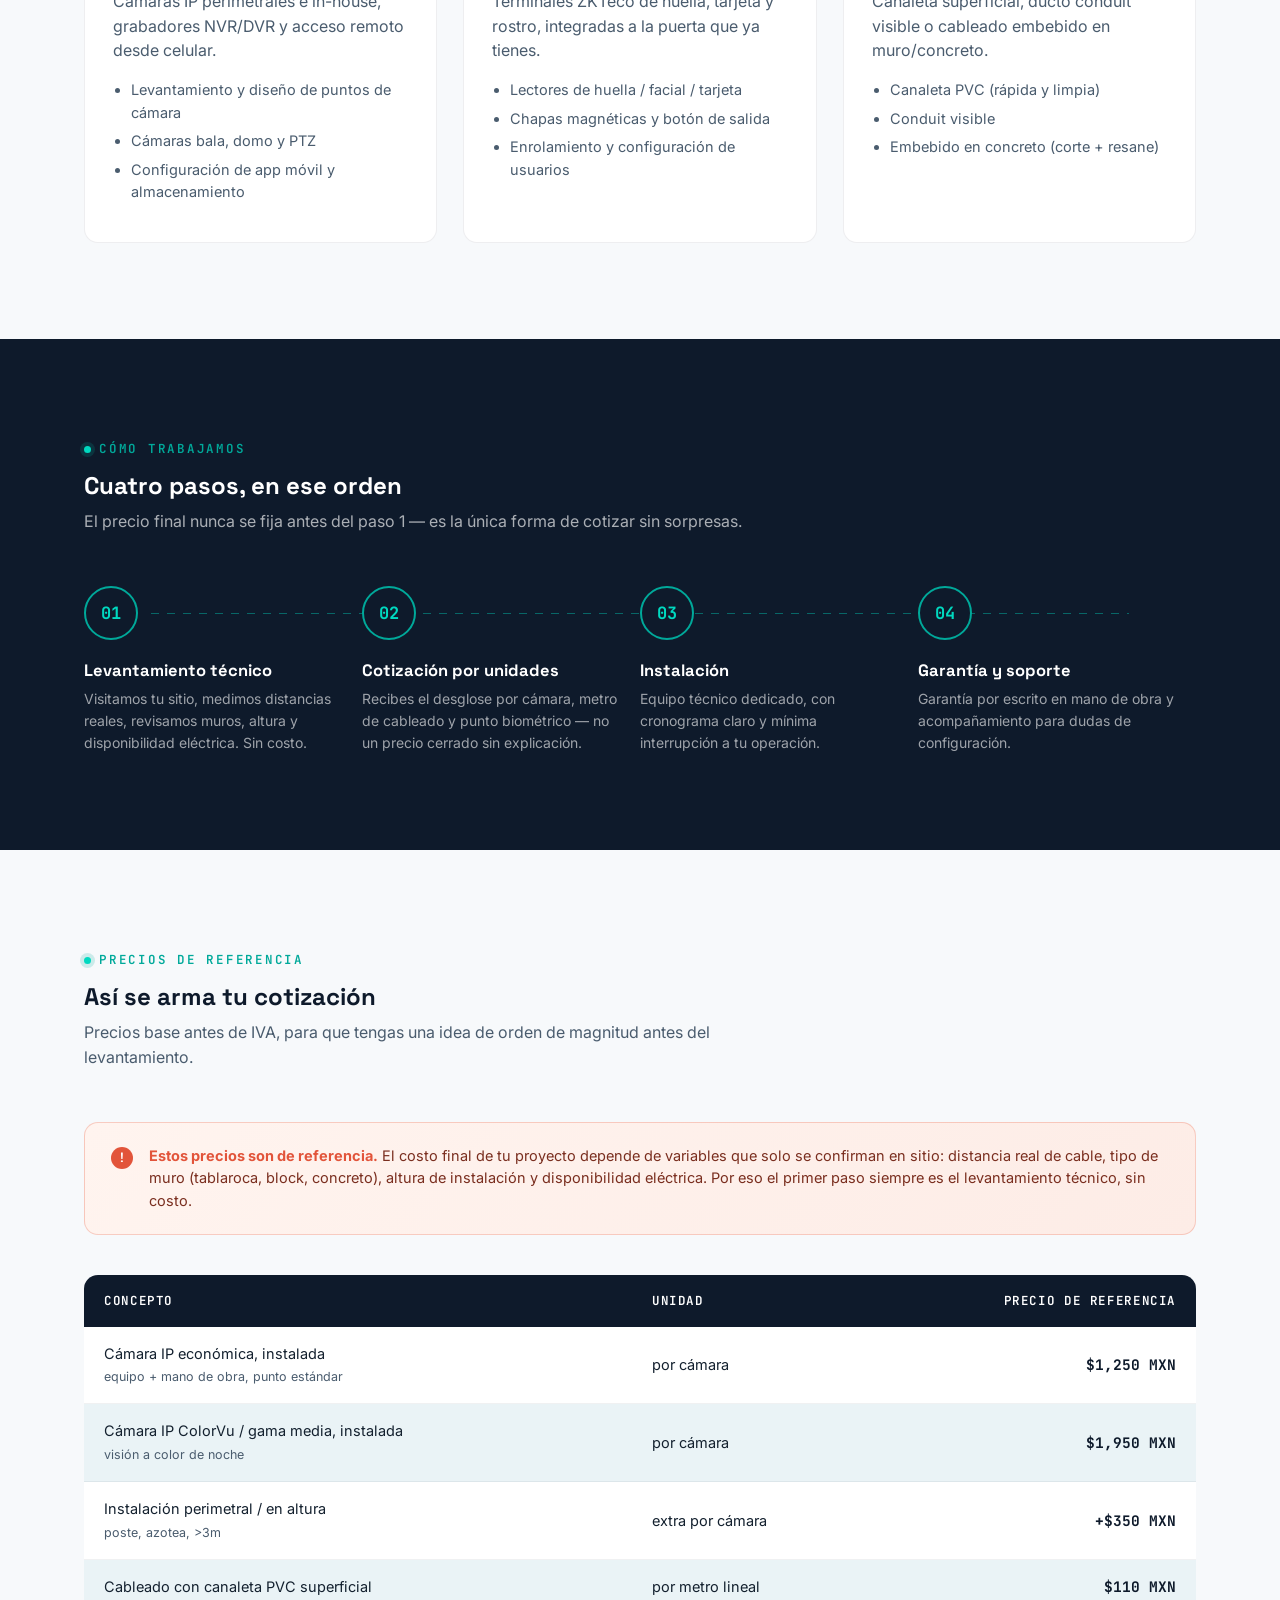
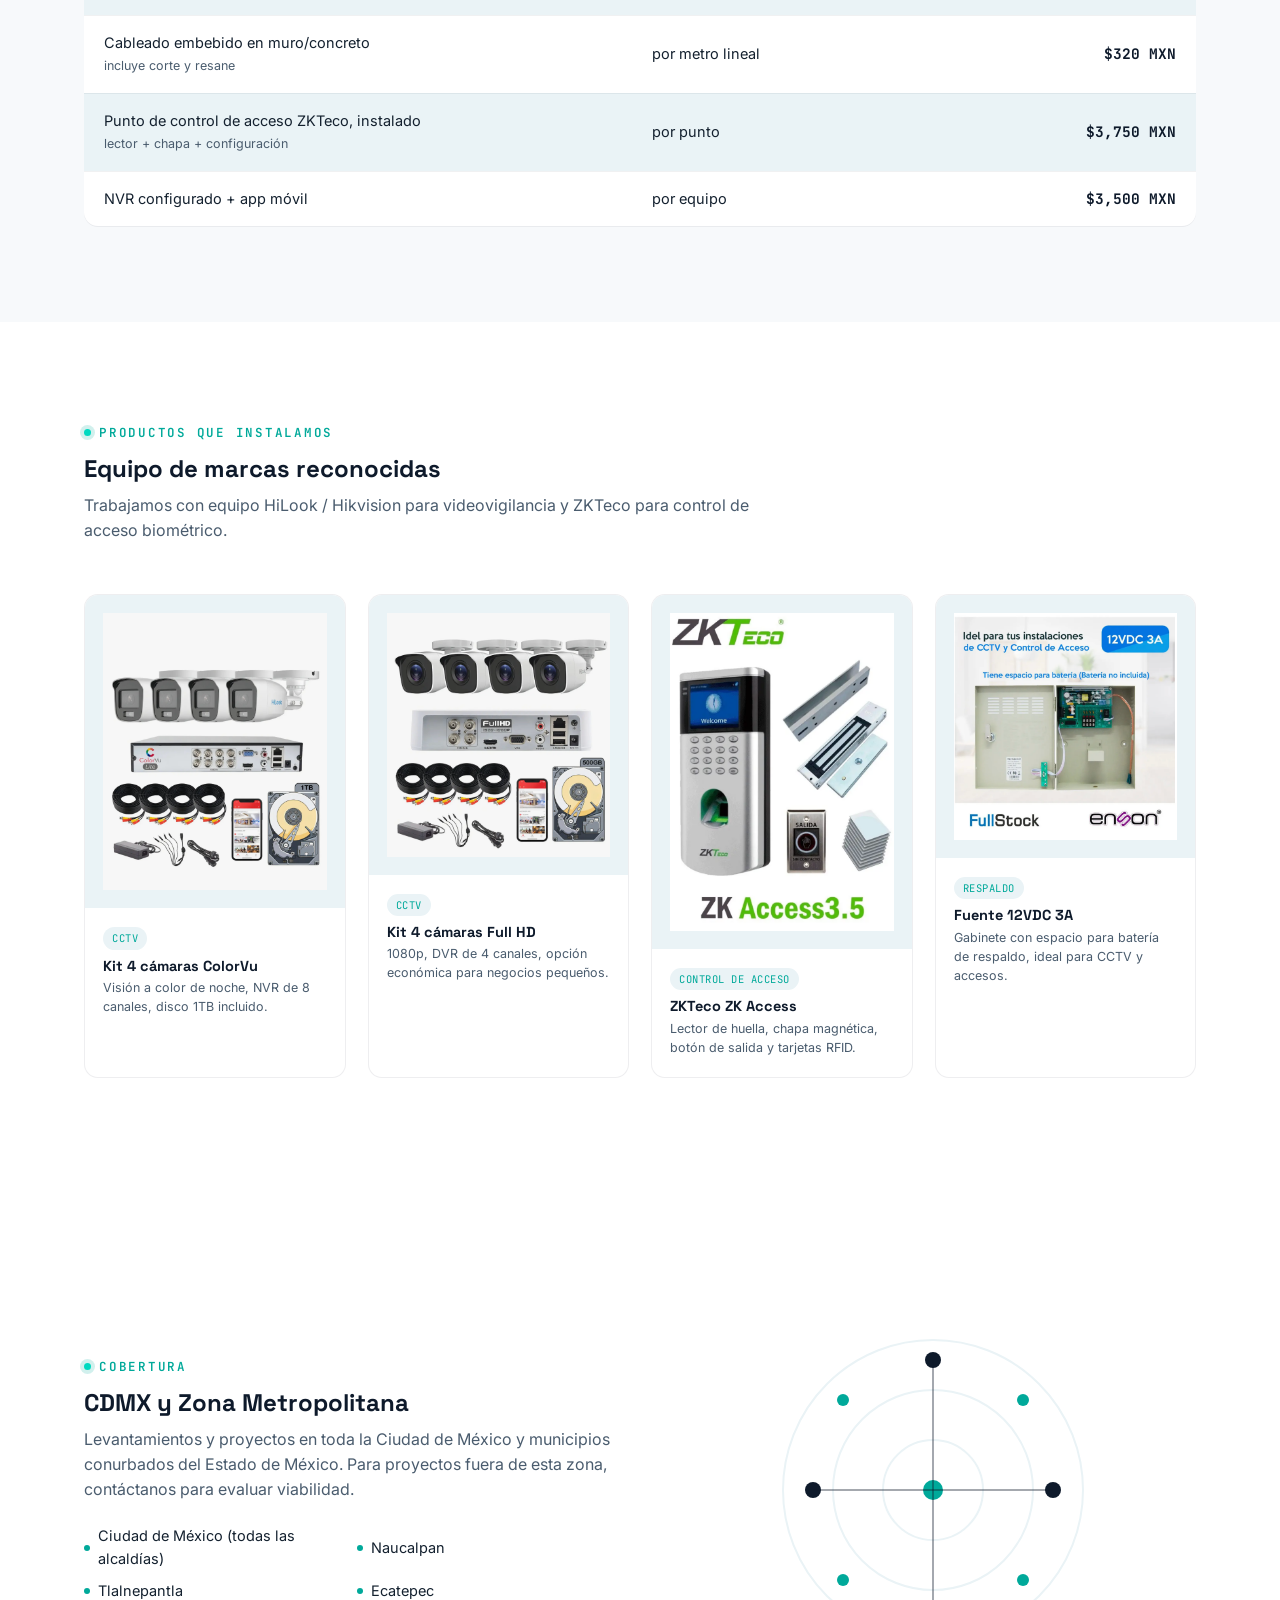
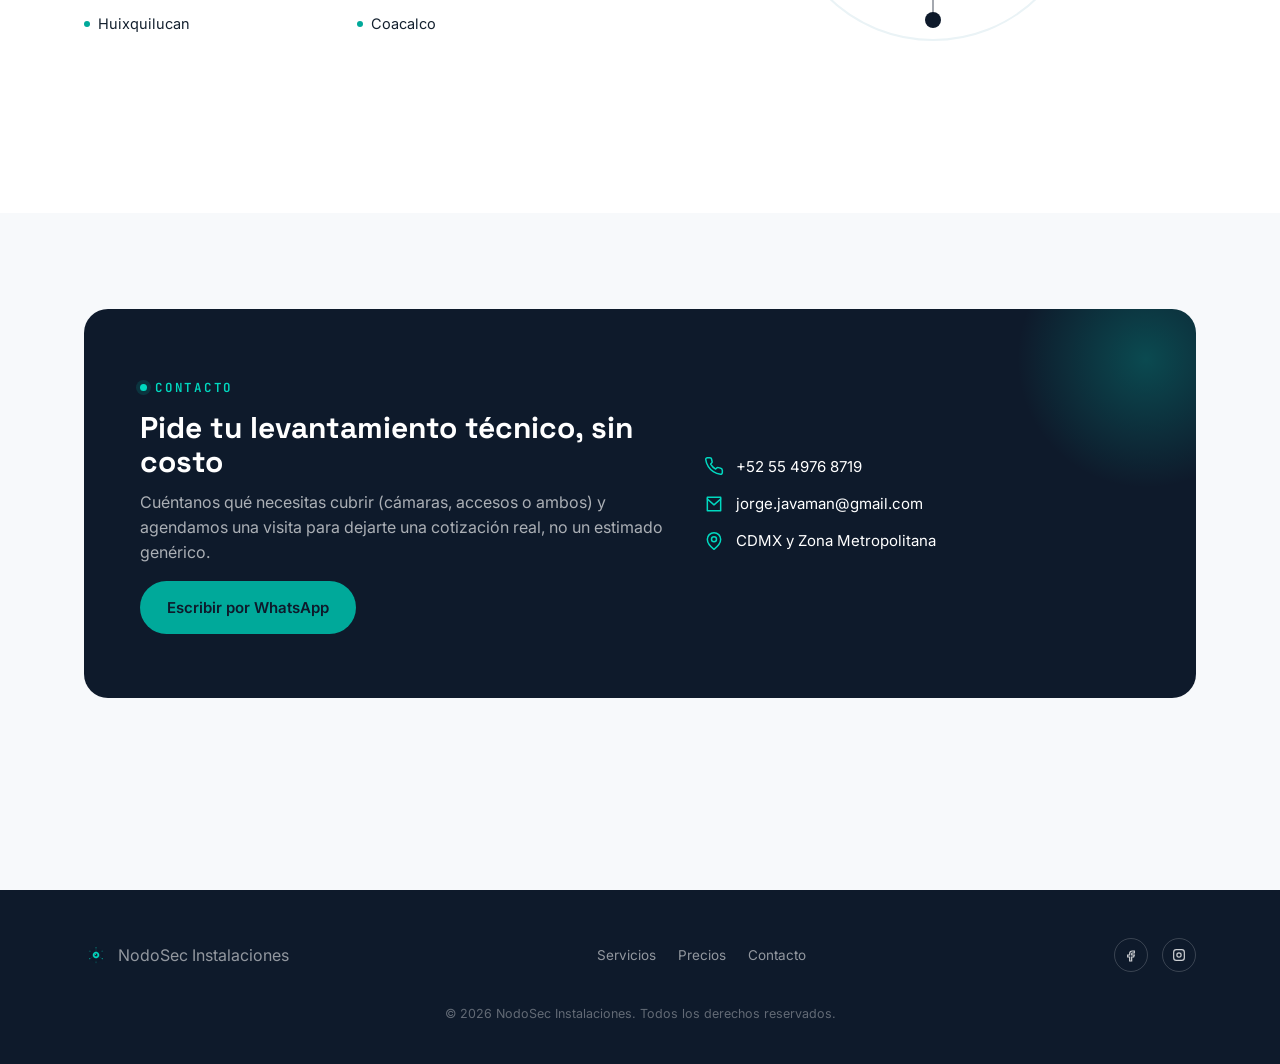
==== commit b07bd073: "Actualiza WhatsApp y correo de contacto" ====
--- a/index.html
+++ b/index.html
@@ -301,16 +301,16 @@
       <div class="eyebrow" style="color:#00D9C0">Contacto</div>
       <h2>Pide tu levantamiento técnico, sin costo</h2>
       <p>Cuéntanos qué necesitas cubrir (cámaras, accesos o ambos) y agendamos una visita para dejarte una cotización real, no un estimado genérico.</p>
-      <a href="https://wa.me/525500000000?text=Hola%2C%20quiero%20cotizar%20un%20proyecto%20de%20videovigilancia%2Fcontrol%20de%20acceso" class="btn btn-primary" target="_blank" rel="noopener">Escribir por WhatsApp</a>
+      <a href="https://wa.me/525549768719?text=Hola%2C%20quiero%20cotizar%20un%20proyecto%20de%20videovigilancia%2Fcontrol%20de%20acceso" class="btn btn-primary" target="_blank" rel="noopener">Escribir por WhatsApp</a>
     </div>
     <div class="contact-list">
       <div class="contact-item">
         <svg viewBox="0 0 24 24" fill="none" stroke-width="1.8" stroke-linecap="round" stroke-linejoin="round"><path d="M22 16.9v3a2 2 0 0 1-2.2 2 19.8 19.8 0 0 1-8.6-3.1 19.5 19.5 0 0 1-6-6 19.8 19.8 0 0 1-3.1-8.6A2 2 0 0 1 4.1 2h3a2 2 0 0 1 2 1.7c.1.9.3 1.8.6 2.7a2 2 0 0 1-.5 2.1L8 9.7a16 16 0 0 0 6 6l1.2-1.2a2 2 0 0 1 2.1-.5c.9.3 1.8.5 2.7.6a2 2 0 0 1 1.7 2Z"/></svg>
-        <a href="tel:+525500000000">+52 55 0000 0000</a>
+        <a href="tel:+525549768719">+52 55 4976 8719</a>
       </div>
       <div class="contact-item">
         <svg viewBox="0 0 24 24" fill="none" stroke-width="1.8" stroke-linecap="round" stroke-linejoin="round"><path d="M4 4h16v16H4z"/><path d="m4 6 8 7 8-7"/></svg>
-        <a href="mailto:contacto@nodosec.mx">contacto@nodosec.mx</a>
+        <a href="mailto:jorge.javaman@gmail.com">jorge.javaman@gmail.com</a>
       </div>
       <div class="contact-item">
         <svg viewBox="0 0 24 24" fill="none" stroke-width="1.8" stroke-linecap="round" stroke-linejoin="round"><path d="M20 10c0 6-8 12-8 12s-8-6-8-12a8 8 0 0 1 16 0Z"/><circle cx="12" cy="10" r="3"/></svg>
@@ -341,7 +341,7 @@
 </footer>
 
 <!-- WhatsApp float -->
-<a class="wa-float" href="https://wa.me/525500000000?text=Hola%2C%20quiero%20cotizar%20un%20proyecto" target="_blank" rel="noopener" aria-label="Escribir por WhatsApp">
+<a class="wa-float" href="https://wa.me/525549768719?text=Hola%2C%20quiero%20cotizar%20un%20proyecto" target="_blank" rel="noopener" aria-label="Escribir por WhatsApp">
   <svg viewBox="0 0 32 32"><path d="M16 3C9 3 3.4 8.6 3.4 15.6c0 2.5.7 4.8 1.9 6.8L3 29l6.8-2.2c1.9 1 4 1.6 6.2 1.6 7 0 12.6-5.6 12.6-12.6S23 3 16 3Zm0 22.9c-2 0-3.9-.5-5.5-1.5l-.4-.2-4 1.3 1.3-3.9-.3-.4a10.2 10.2 0 0 1-1.6-5.6C5.5 9.7 10.2 5 16 5s10.5 4.7 10.5 10.6S21.8 25.9 16 25.9Zm5.8-7.9c-.3-.2-1.9-.9-2.2-1s-.5-.2-.7.2-.8 1-1 1.2-.4.2-.7.1a8.7 8.7 0 0 1-4.3-3.8c-.3-.5.3-.5.9-1.6.1-.2 0-.4 0-.5s-.7-1.7-1-2.3-.6-.5-.7-.5h-.6c-.2 0-.5.1-.8.4a3.6 3.6 0 0 0-1.1 2.7c0 1.6 1.2 3.1 1.3 3.3.2.2 2.4 3.7 5.8 5.1.8.3 1.5.6 2 .7.8.3 1.6.2 2.2.1.7-.1 2-.8 2.3-1.6s.3-1.4.2-1.6-.3-.2-.6-.4Z" fill="white"/></svg>
 </a>
 
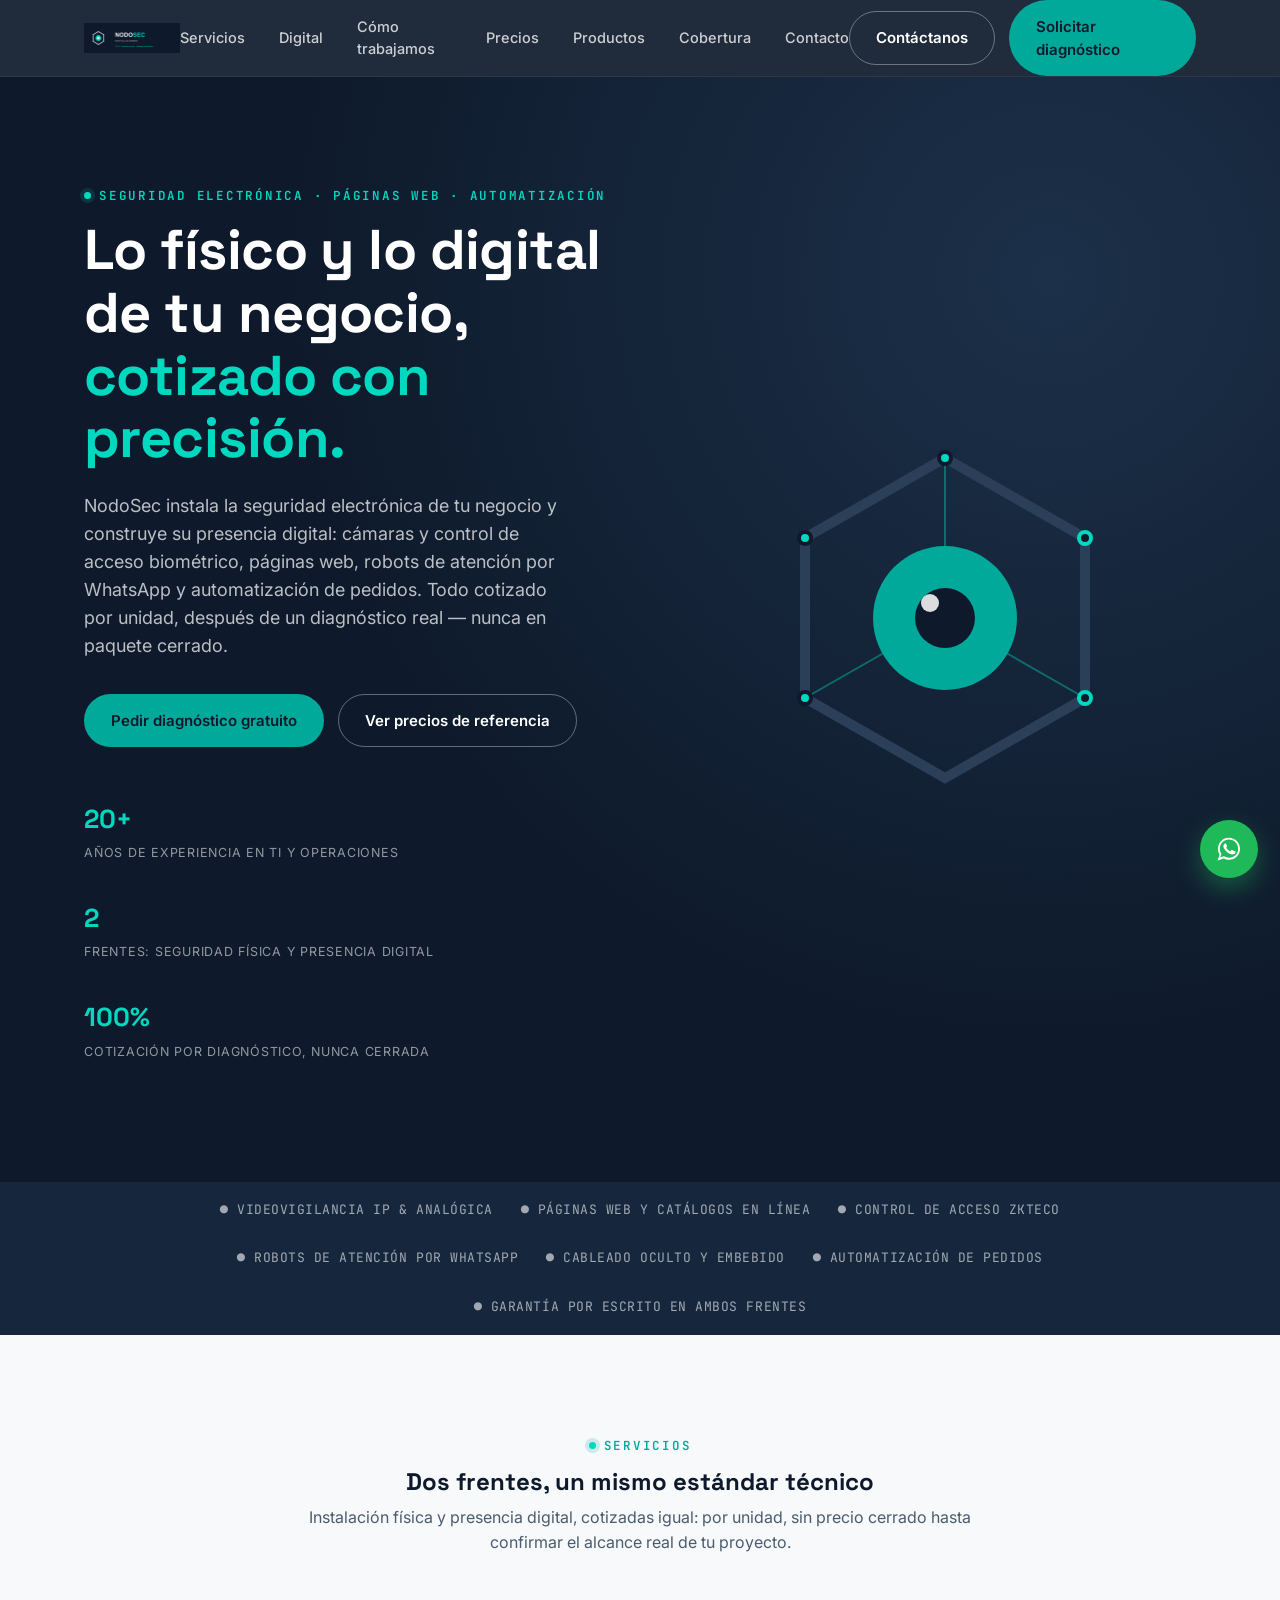
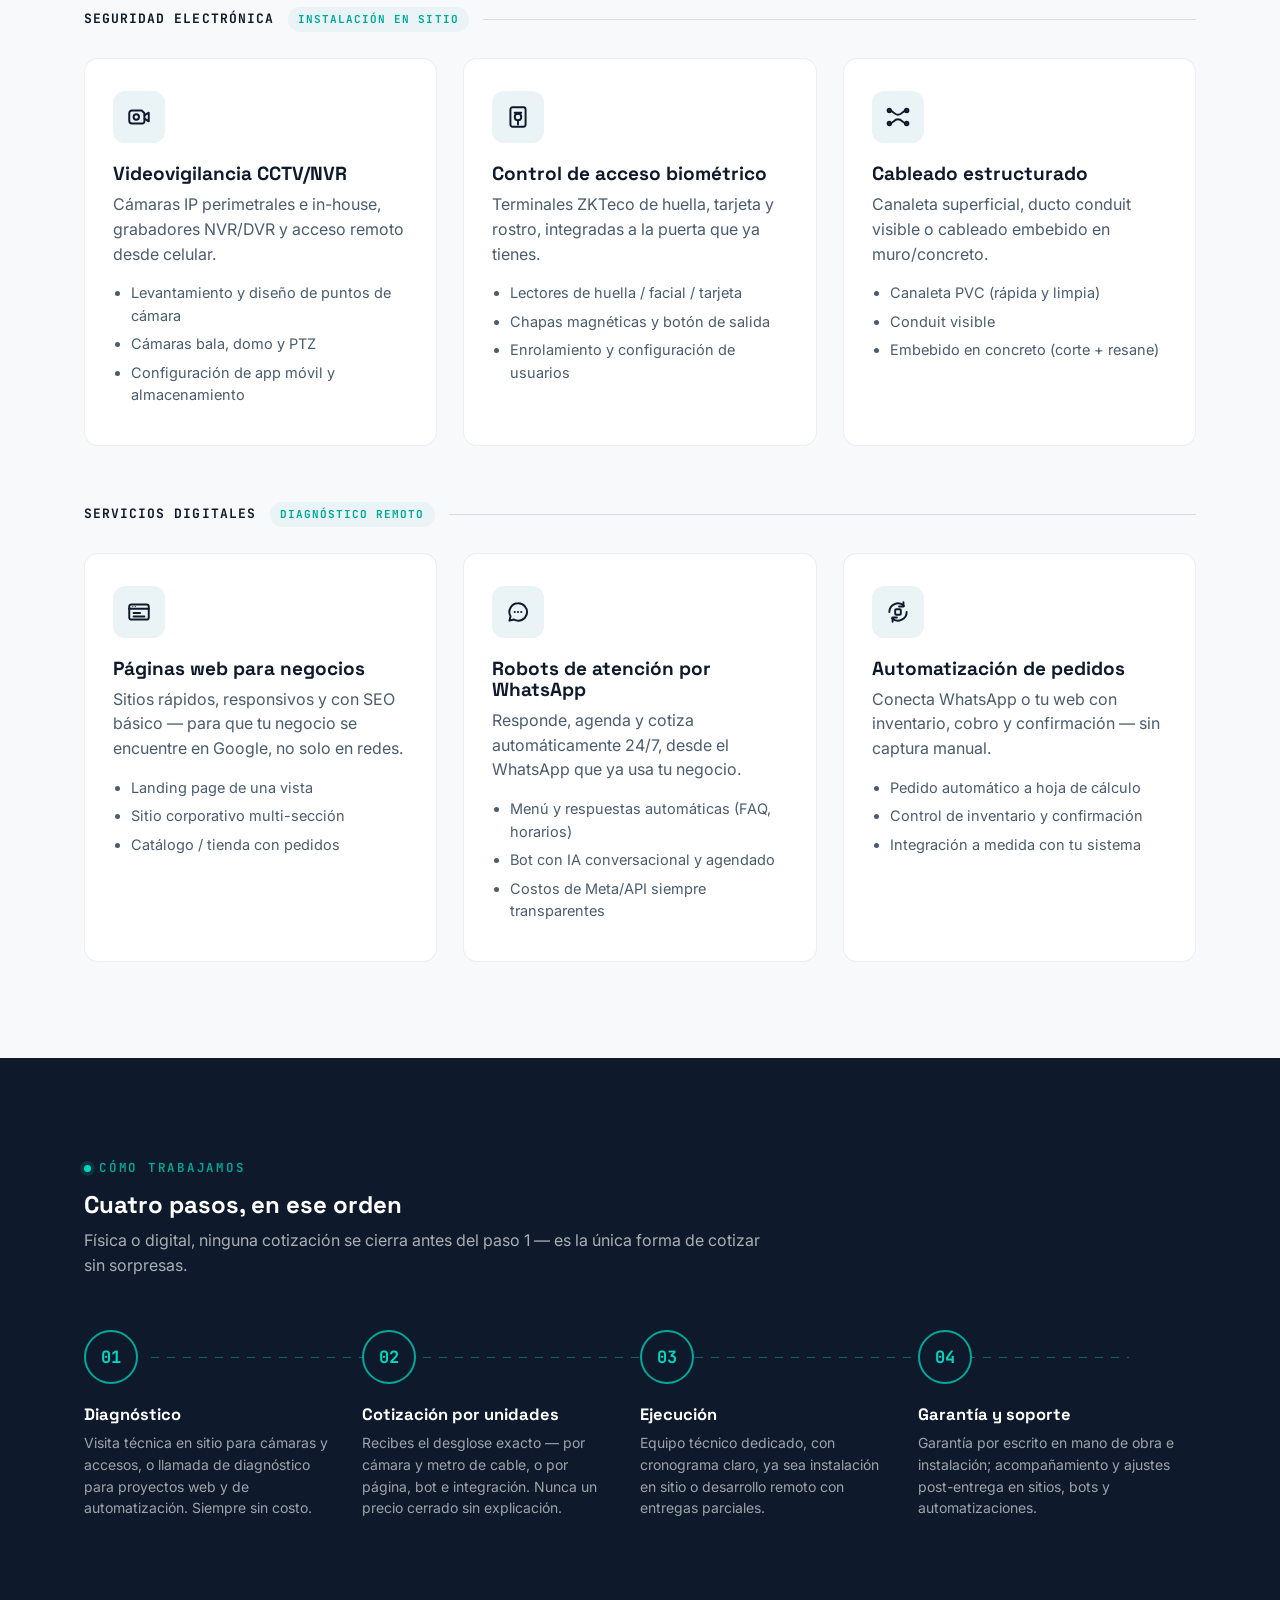
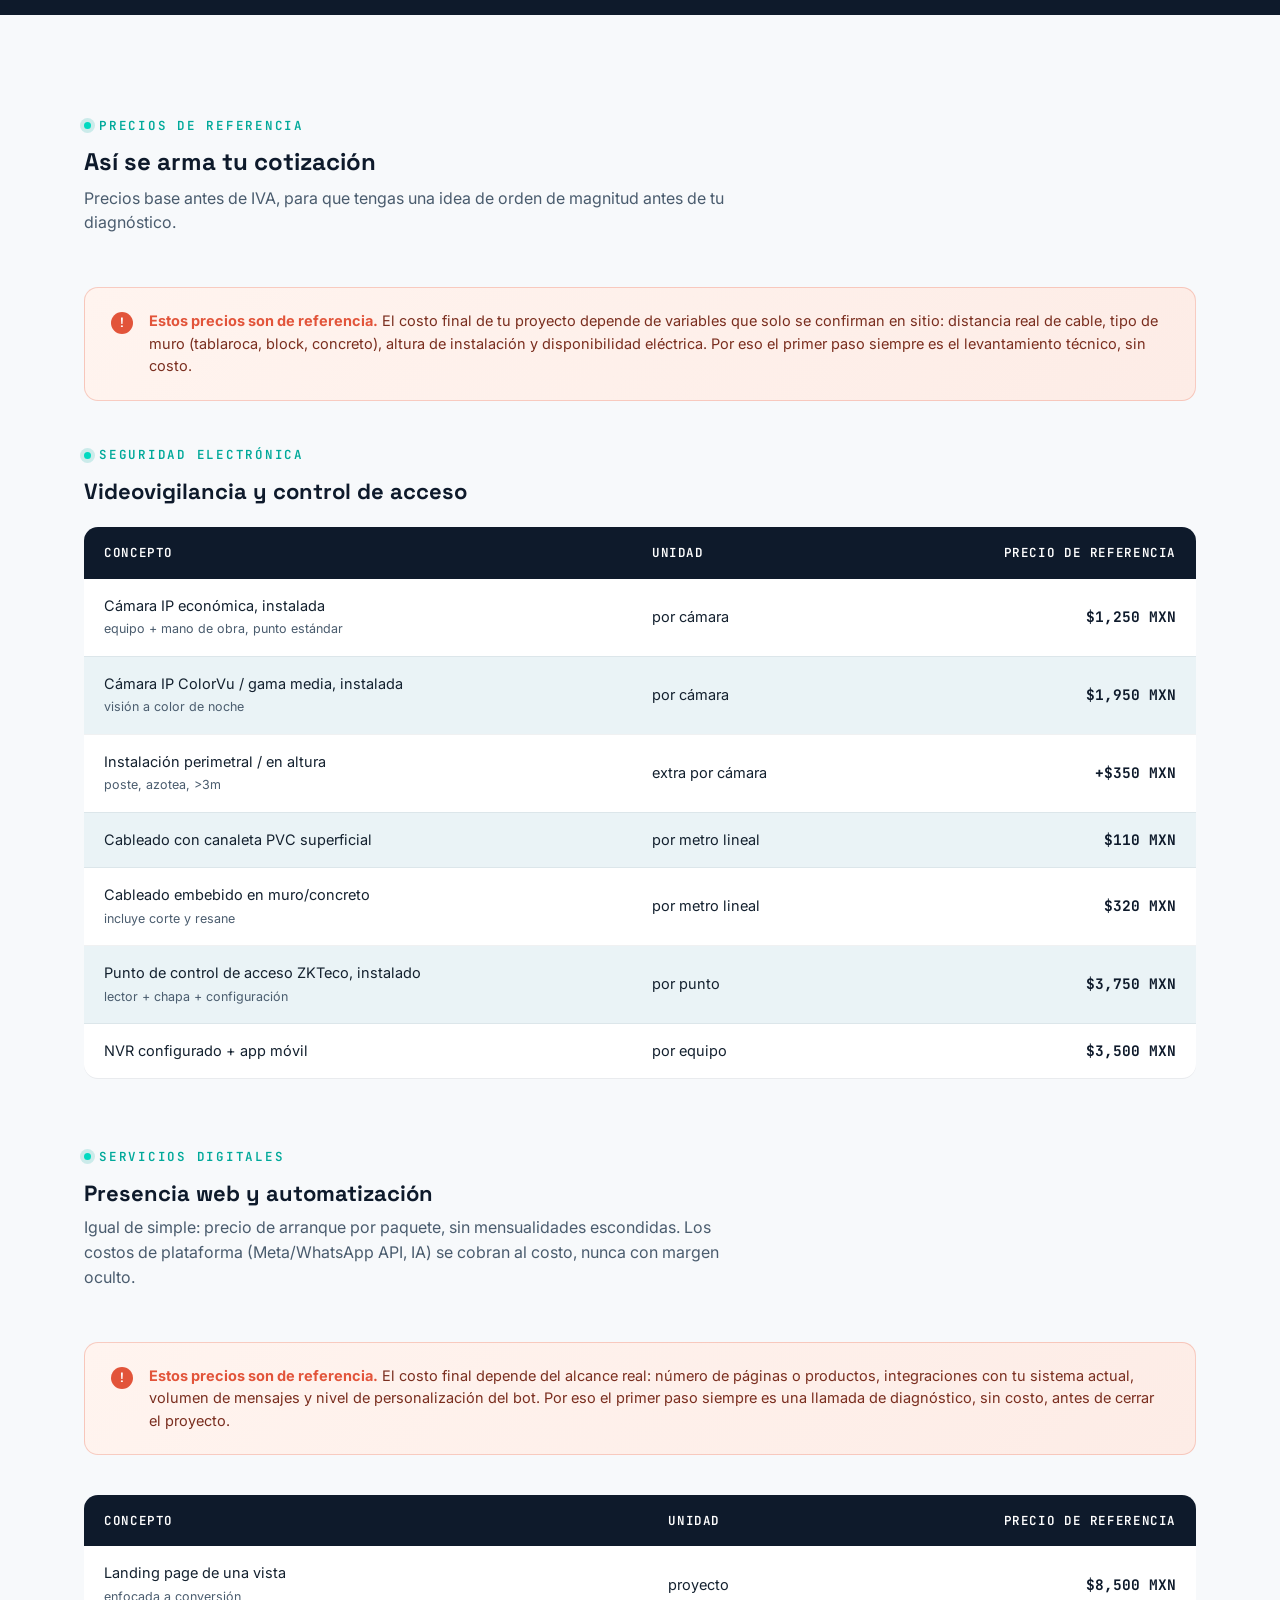
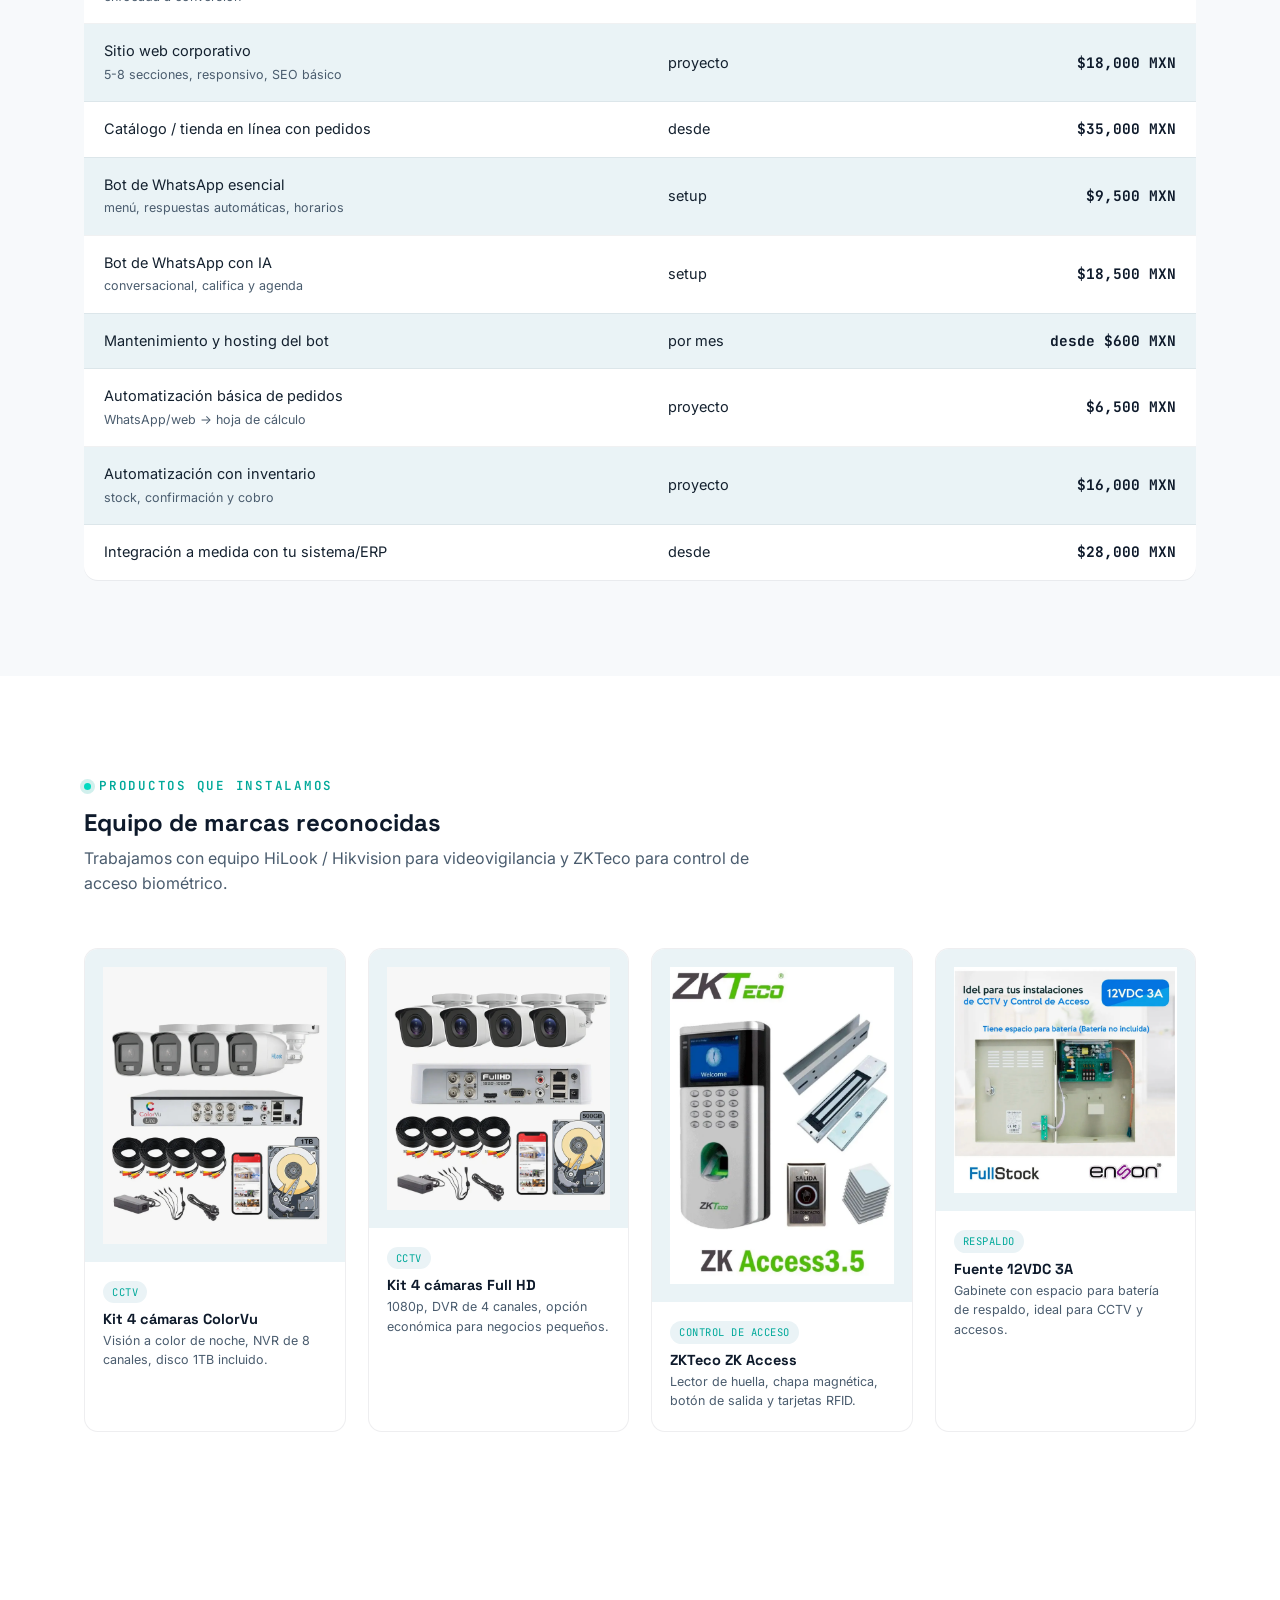
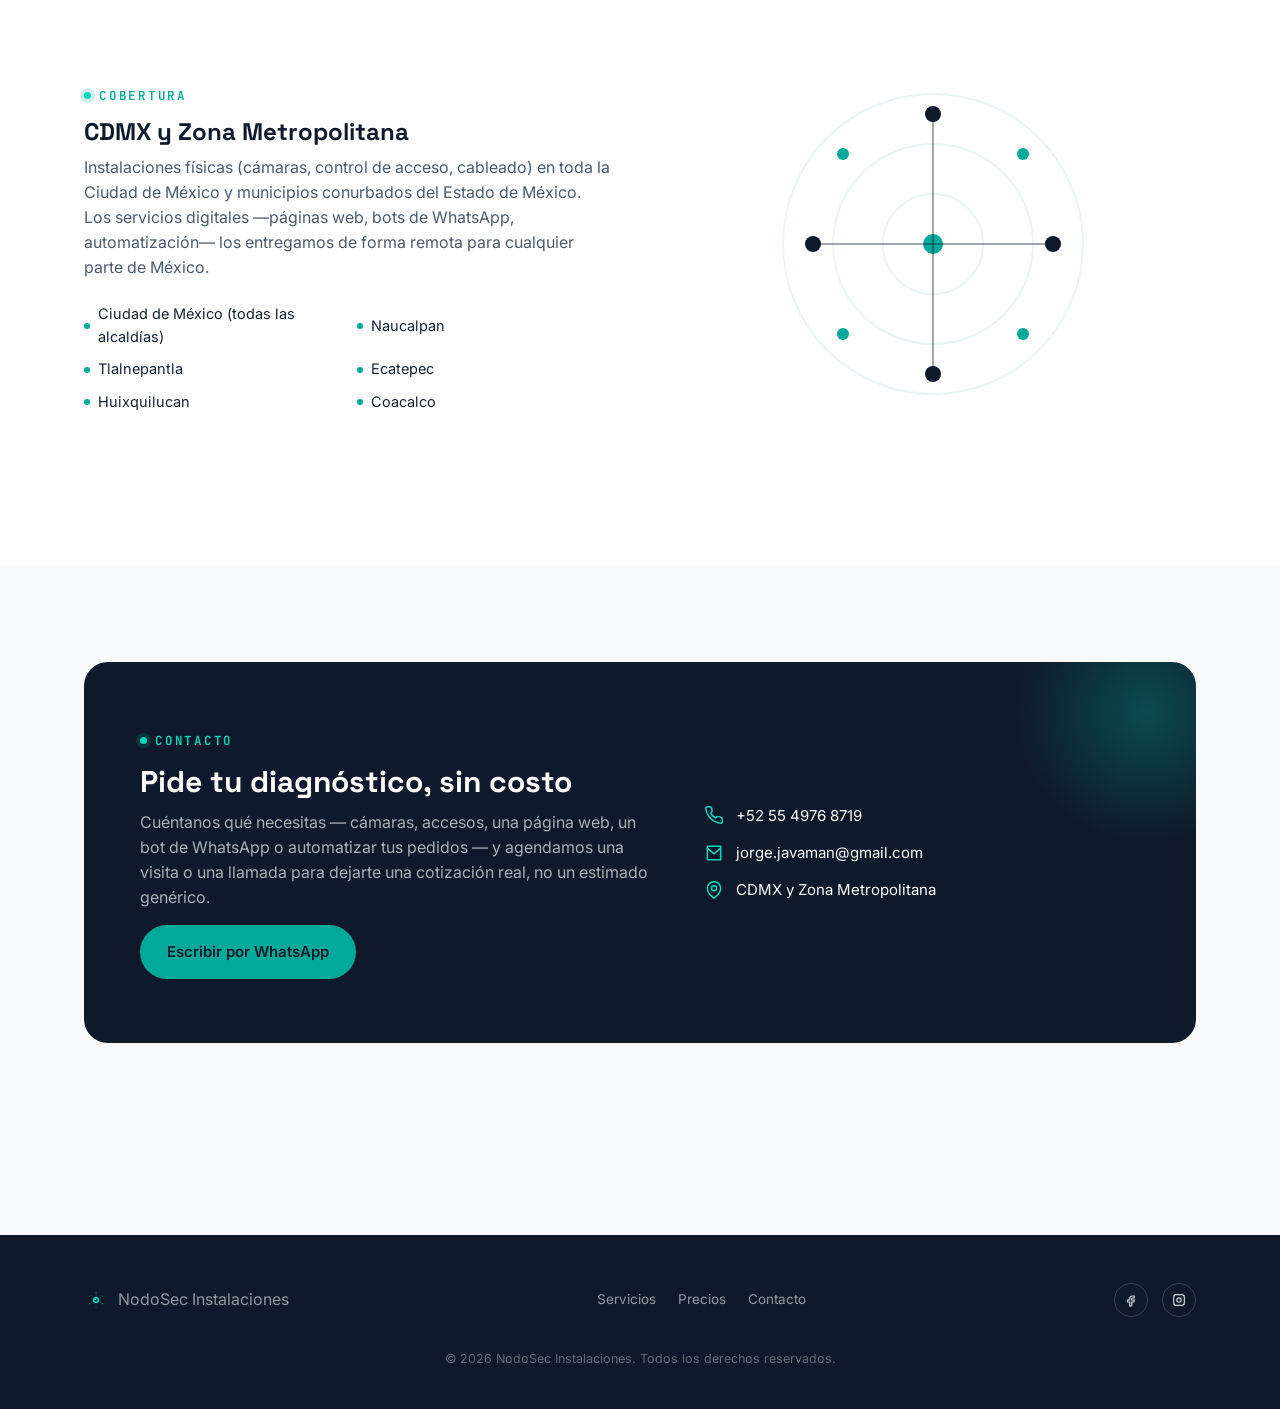
==== commit de964ad7: "Rebalancea positioning y copy: seguridad electronica y servicios digitales con el mismo peso" ====
--- a/index.html
+++ b/index.html
@@ -3,8 +3,8 @@
 <head>
 <meta charset="UTF-8">
 <meta name="viewport" content="width=device-width, initial-scale=1.0">
-<title>NodoSec Instalaciones — CCTV, Control de Acceso Biométrico y Cableado Estructurado en CDMX</title>
-<meta name="description" content="Instalación de cámaras de videovigilancia, control de acceso biométrico y cableado estructurado en CDMX y Zona Metropolitana. Cotización por precios unitarios, confirmada tras levantamiento técnico sin costo.">
+<title>NodoSec Instalaciones — CCTV, Control de Acceso, Páginas Web y Automatización en CDMX</title>
+<meta name="description" content="Instalación de cámaras de videovigilancia y control de acceso biométrico, más páginas web, bots de WhatsApp y automatización de pedidos para tu negocio en CDMX y Zona Metropolitana. Cotización por precios unitarios, sin paquetes cerrados.">
 <link rel="icon" type="image/png" href="assets/img/favicon.png">
 <link rel="apple-touch-icon" href="assets/img/favicon.png">
 
@@ -29,6 +29,7 @@
     </a>
     <nav class="primary-nav" id="primaryNav">
       <a href="#servicios">Servicios</a>
+      <a href="#digital">Digital</a>
       <a href="#proceso">Cómo trabajamos</a>
       <a href="#precios">Precios</a>
       <a href="#productos">Productos</a>
@@ -37,7 +38,7 @@
     </nav>
     <div class="nav-cta">
       <a href="#contacto" class="btn btn-ghost">Contáctanos</a>
-      <a href="#contacto" class="btn btn-primary">Solicitar levantamiento</a>
+      <a href="#contacto" class="btn btn-primary">Solicitar diagnóstico</a>
       <button class="menu-toggle" id="menuToggle" aria-label="Abrir menú" aria-expanded="false">&#9776;</button>
     </div>
   </div>
@@ -47,17 +48,17 @@
 <section class="hero" id="top">
   <div class="wrap hero-grid">
     <div>
-      <div class="eyebrow" style="color:#00D9C0">CCTV &middot; CONTROL DE ACCESO &middot; CABLEADO ESTRUCTURADO</div>
-      <h1>Seguridad electrónica,<br><span>cotizada con precisión.</span></h1>
-      <p class="lead">Instalamos videovigilancia perimetral e interior y control de acceso biométrico en CDMX y Zona Metropolitana. Cotizamos por cámara, por metro de cableado y por punto biométrico — no por paquete cerrado.</p>
+      <div class="eyebrow" style="color:#00D9C0">SEGURIDAD ELECTRÓNICA &middot; PÁGINAS WEB &middot; AUTOMATIZACIÓN</div>
+      <h1>Lo físico y lo digital<br>de tu negocio, <span>cotizado con precisión.</span></h1>
+      <p class="lead">NodoSec instala la seguridad electrónica de tu negocio y construye su presencia digital: cámaras y control de acceso biométrico, páginas web, robots de atención por WhatsApp y automatización de pedidos. Todo cotizado por unidad, después de un diagnóstico real — nunca en paquete cerrado.</p>
       <div class="hero-ctas">
-        <a href="#contacto" class="btn btn-primary">Solicitar levantamiento gratuito</a>
+        <a href="#contacto" class="btn btn-primary">Pedir diagnóstico gratuito</a>
         <a href="#precios" class="btn btn-ghost">Ver precios de referencia</a>
       </div>
       <div class="hero-stats">
-        <div class="stat"><b>20+</b><span>Años en gestión de TI y operaciones</span></div>
-        <div class="stat"><b>100%</b><span>Cotización por levantamiento en sitio</span></div>
-        <div class="stat"><b>ZKTeco</b><span>Control de acceso biométrico</span></div>
+        <div class="stat"><b>20+</b><span>Años de experiencia en TI y operaciones</span></div>
+        <div class="stat"><b>2</b><span>Frentes: seguridad física y presencia digital</span></div>
+        <div class="stat"><b>100%</b><span>Cotización por diagnóstico, nunca cerrada</span></div>
       </div>
     </div>
     <div class="node-art" aria-hidden="true">
@@ -82,9 +83,12 @@
 <div class="trust-bar">
   <div class="wrap">
     <span>&#9679; VIDEOVIGILANCIA IP &amp; ANALÓGICA</span>
+    <span>&#9679; PÁGINAS WEB Y CATÁLOGOS EN LÍNEA</span>
     <span>&#9679; CONTROL DE ACCESO ZKTECO</span>
+    <span>&#9679; ROBOTS DE ATENCIÓN POR WHATSAPP</span>
     <span>&#9679; CABLEADO OCULTO Y EMBEBIDO</span>
-    <span>&#9679; GARANTÍA POR ESCRITO</span>
+    <span>&#9679; AUTOMATIZACIÓN DE PEDIDOS</span>
+    <span>&#9679; GARANTÍA POR ESCRITO EN AMBOS FRENTES</span>
   </div>
 </div>
 
@@ -93,51 +97,102 @@
   <div class="wrap">
     <div class="section-head center">
       <div class="eyebrow">Servicios</div>
-      <h2>Tres líneas, un solo equipo técnico</h2>
-      <p>Diseñamos, cotizamos e instalamos cada sistema a partir de un levantamiento real en tu sitio — no de un catálogo genérico.</p>
-    </div>
-    <div class="services-grid">
-
-      <div class="service-card">
-        <div class="service-icon">
-          <svg viewBox="0 0 24 24" fill="none" stroke-width="1.8" stroke-linecap="round" stroke-linejoin="round"><path d="M3 8.5A2.5 2.5 0 0 1 5.5 6h9L17 8.5V16a2 2 0 0 1-2 2H5.5A2.5 2.5 0 0 1 3 15.5v-7Z"/><path d="M17 10.5 21 8v8l-4-2.5"/><circle cx="9.5" cy="12" r="2.5"/></svg>
-        </div>
-        <h3>Videovigilancia CCTV/NVR</h3>
-        <p>Cámaras IP perimetrales e in-house, grabadores NVR/DVR y acceso remoto desde celular.</p>
-        <ul>
-          <li>Levantamiento y diseño de puntos de cámara</li>
-          <li>Cámaras bala, domo y PTZ</li>
-          <li>Configuración de app móvil y almacenamiento</li>
-        </ul>
-      </div>
-
-      <div class="service-card">
-        <div class="service-icon">
-          <svg viewBox="0 0 24 24" fill="none" stroke-width="1.8" stroke-linecap="round" stroke-linejoin="round"><rect x="5" y="3" width="14" height="18" rx="2"/><path d="M9 8h6M9 12c0-1.7 1.3-3 3-3s3 1.3 3 3-1.3 3-3 3-3-1.3-3-3Zm3 3v4"/></svg>
-        </div>
-        <h3>Control de acceso biométrico</h3>
-        <p>Terminales ZKTeco de huella, tarjeta y rostro, integradas a la puerta que ya tienes.</p>
-        <ul>
-          <li>Lectores de huella / facial / tarjeta</li>
-          <li>Chapas magnéticas y botón de salida</li>
-          <li>Enrolamiento y configuración de usuarios</li>
-        </ul>
-      </div>
-
-      <div class="service-card">
-        <div class="service-icon">
-          <svg viewBox="0 0 24 24" fill="none" stroke-width="1.8" stroke-linecap="round" stroke-linejoin="round"><path d="M4 6c4 0 4 4 8 4s4-4 8-4M4 18c4 0 4-4 8-4s4 4 8 4"/><circle cx="4" cy="6" r="1.6"/><circle cx="20" cy="6" r="1.6"/><circle cx="4" cy="18" r="1.6"/><circle cx="20" cy="18" r="1.6"/></svg>
-        </div>
-        <h3>Cableado estructurado</h3>
-        <p>Canaleta superficial, ducto conduit visible o cableado embebido en muro/concreto.</p>
-        <ul>
-          <li>Canaleta PVC (rápida y limpia)</li>
-          <li>Conduit visible</li>
-          <li>Embebido en concreto (corte + resane)</li>
-        </ul>
-      </div>
-
-    </div>
+      <h2>Dos frentes, un mismo estándar técnico</h2>
+      <p>Instalación física y presencia digital, cotizadas igual: por unidad, sin precio cerrado hasta confirmar el alcance real de tu proyecto.</p>
+    </div>
+
+    <div class="services-block">
+      <div class="service-group-label">Seguridad electrónica <span class="tag">Instalación en sitio</span></div>
+      <div class="services-grid">
+
+        <div class="service-card">
+          <div class="service-icon">
+            <svg viewBox="0 0 24 24" fill="none" stroke-width="1.8" stroke-linecap="round" stroke-linejoin="round"><path d="M3 8.5A2.5 2.5 0 0 1 5.5 6h9L17 8.5V16a2 2 0 0 1-2 2H5.5A2.5 2.5 0 0 1 3 15.5v-7Z"/><path d="M17 10.5 21 8v8l-4-2.5"/><circle cx="9.5" cy="12" r="2.5"/></svg>
+          </div>
+          <h3>Videovigilancia CCTV/NVR</h3>
+          <p>Cámaras IP perimetrales e in-house, grabadores NVR/DVR y acceso remoto desde celular.</p>
+          <ul>
+            <li>Levantamiento y diseño de puntos de cámara</li>
+            <li>Cámaras bala, domo y PTZ</li>
+            <li>Configuración de app móvil y almacenamiento</li>
+          </ul>
+        </div>
+
+        <div class="service-card">
+          <div class="service-icon">
+            <svg viewBox="0 0 24 24" fill="none" stroke-width="1.8" stroke-linecap="round" stroke-linejoin="round"><rect x="5" y="3" width="14" height="18" rx="2"/><path d="M9 8h6M9 12c0-1.7 1.3-3 3-3s3 1.3 3 3-1.3 3-3 3-3-1.3-3-3Zm3 3v4"/></svg>
+          </div>
+          <h3>Control de acceso biométrico</h3>
+          <p>Terminales ZKTeco de huella, tarjeta y rostro, integradas a la puerta que ya tienes.</p>
+          <ul>
+            <li>Lectores de huella / facial / tarjeta</li>
+            <li>Chapas magnéticas y botón de salida</li>
+            <li>Enrolamiento y configuración de usuarios</li>
+          </ul>
+        </div>
+
+        <div class="service-card">
+          <div class="service-icon">
+            <svg viewBox="0 0 24 24" fill="none" stroke-width="1.8" stroke-linecap="round" stroke-linejoin="round"><path d="M4 6c4 0 4 4 8 4s4-4 8-4M4 18c4 0 4-4 8-4s4 4 8 4"/><circle cx="4" cy="6" r="1.6"/><circle cx="20" cy="6" r="1.6"/><circle cx="4" cy="18" r="1.6"/><circle cx="20" cy="18" r="1.6"/></svg>
+          </div>
+          <h3>Cableado estructurado</h3>
+          <p>Canaleta superficial, ducto conduit visible o cableado embebido en muro/concreto.</p>
+          <ul>
+            <li>Canaleta PVC (rápida y limpia)</li>
+            <li>Conduit visible</li>
+            <li>Embebido en concreto (corte + resane)</li>
+          </ul>
+        </div>
+
+      </div>
+    </div>
+
+    <div class="services-block" id="digital">
+      <div class="service-group-label">Servicios digitales <span class="tag">Diagnóstico remoto</span></div>
+      <div class="services-grid">
+
+        <div class="service-card">
+          <div class="service-icon">
+            <svg viewBox="0 0 24 24" fill="none" stroke-width="1.8" stroke-linecap="round" stroke-linejoin="round"><rect x="3" y="5" width="18" height="14" rx="2"/><line x1="3" y1="9" x2="21" y2="9"/><circle cx="6.3" cy="7" r="0.55" fill="currentColor" stroke="none"/><circle cx="8.6" cy="7" r="0.55" fill="currentColor" stroke="none"/><path d="M7 13h6M7 16.2h10"/></svg>
+          </div>
+          <h3>Páginas web para negocios</h3>
+          <p>Sitios rápidos, responsivos y con SEO básico — para que tu negocio se encuentre en Google, no solo en redes.</p>
+          <ul>
+            <li>Landing page de una vista</li>
+            <li>Sitio corporativo multi-sección</li>
+            <li>Catálogo / tienda con pedidos</li>
+          </ul>
+        </div>
+
+        <div class="service-card">
+          <div class="service-icon">
+            <svg viewBox="0 0 24 24" fill="none" stroke-width="1.8" stroke-linecap="round" stroke-linejoin="round"><path d="M12 4a8 8 0 0 0-6.9 12l-1 4 4.2-1.1A8 8 0 1 0 12 4Z"/><circle cx="9" cy="12" r="1" fill="currentColor" stroke="none"/><circle cx="12" cy="12" r="1" fill="currentColor" stroke="none"/><circle cx="15" cy="12" r="1" fill="currentColor" stroke="none"/></svg>
+          </div>
+          <h3>Robots de atención por WhatsApp</h3>
+          <p>Responde, agenda y cotiza automáticamente 24/7, desde el WhatsApp que ya usa tu negocio.</p>
+          <ul>
+            <li>Menú y respuestas automáticas (FAQ, horarios)</li>
+            <li>Bot con IA conversacional y agendado</li>
+            <li>Costos de Meta/API siempre transparentes</li>
+          </ul>
+        </div>
+
+        <div class="service-card">
+          <div class="service-icon">
+            <svg viewBox="0 0 24 24" fill="none" stroke-width="1.8" stroke-linecap="round" stroke-linejoin="round"><path d="M4 12a8 8 0 0 1 13.5-5.8M20 12a8 8 0 0 1-13.5 5.8"/><path d="M17 3v4h-4M7 21v-4h4"/><rect x="9.4" y="9.4" width="5.2" height="5.2" rx="1"/></svg>
+          </div>
+          <h3>Automatización de pedidos</h3>
+          <p>Conecta WhatsApp o tu web con inventario, cobro y confirmación — sin captura manual.</p>
+          <ul>
+            <li>Pedido automático a hoja de cálculo</li>
+            <li>Control de inventario y confirmación</li>
+            <li>Integración a medida con tu sistema</li>
+          </ul>
+        </div>
+
+      </div>
+    </div>
+
   </div>
 </section>
 
@@ -147,28 +202,28 @@
     <div class="section-head">
       <div class="eyebrow">Cómo trabajamos</div>
       <h2>Cuatro pasos, en ese orden</h2>
-      <p>El precio final nunca se fija antes del paso 1 — es la única forma de cotizar sin sorpresas.</p>
+      <p>Física o digital, ninguna cotización se cierra antes del paso 1 — es la única forma de cotizar sin sorpresas.</p>
     </div>
     <div class="process-grid">
       <div class="process-step">
         <div class="process-num">01</div>
-        <h4>Levantamiento técnico</h4>
-        <p>Visitamos tu sitio, medimos distancias reales, revisamos muros, altura y disponibilidad eléctrica. Sin costo.</p>
+        <h4>Diagnóstico</h4>
+        <p>Visita técnica en sitio para cámaras y accesos, o llamada de diagnóstico para proyectos web y de automatización. Siempre sin costo.</p>
       </div>
       <div class="process-step">
         <div class="process-num">02</div>
         <h4>Cotización por unidades</h4>
-        <p>Recibes el desglose por cámara, metro de cableado y punto biométrico — no un precio cerrado sin explicación.</p>
+        <p>Recibes el desglose exacto — por cámara y metro de cable, o por página, bot e integración. Nunca un precio cerrado sin explicación.</p>
       </div>
       <div class="process-step">
         <div class="process-num">03</div>
-        <h4>Instalación</h4>
-        <p>Equipo técnico dedicado, con cronograma claro y mínima interrupción a tu operación.</p>
+        <h4>Ejecución</h4>
+        <p>Equipo técnico dedicado, con cronograma claro, ya sea instalación en sitio o desarrollo remoto con entregas parciales.</p>
       </div>
       <div class="process-step">
         <div class="process-num">04</div>
         <h4>Garantía y soporte</h4>
-        <p>Garantía por escrito en mano de obra y acompañamiento para dudas de configuración.</p>
+        <p>Garantía por escrito en mano de obra e instalación; acompañamiento y ajustes post-entrega en sitios, bots y automatizaciones.</p>
       </div>
     </div>
   </div>
@@ -180,12 +235,17 @@
     <div class="section-head">
       <div class="eyebrow">Precios de referencia</div>
       <h2>Así se arma tu cotización</h2>
-      <p>Precios base antes de IVA, para que tengas una idea de orden de magnitud antes del levantamiento.</p>
+      <p>Precios base antes de IVA, para que tengas una idea de orden de magnitud antes de tu diagnóstico.</p>
     </div>
 
     <div class="price-callout">
       <div class="dot">!</div>
       <p><strong>Estos precios son de referencia.</strong> El costo final de tu proyecto depende de variables que solo se confirman en sitio: distancia real de cable, tipo de muro (tablaroca, block, concreto), altura de instalación y disponibilidad eléctrica. Por eso el primer paso siempre es el levantamiento técnico, sin costo.</p>
+    </div>
+
+    <div class="section-head" style="margin-bottom:24px">
+      <div class="eyebrow">Seguridad electrónica</div>
+      <h3 style="font-family:var(--font-display); font-size:22px; color:var(--navy); margin-bottom:10px">Videovigilancia y control de acceso</h3>
     </div>
 
     <table class="price-table">
@@ -202,6 +262,34 @@
         <tr><td>NVR configurado + app móvil</td><td>por equipo</td><td>$3,500 MXN</td></tr>
       </tbody>
     </table>
+
+    <div class="section-head" style="margin-top:64px">
+      <div class="eyebrow">Servicios digitales</div>
+      <h3 style="font-family:var(--font-display); font-size:22px; color:var(--navy); margin-bottom:10px">Presencia web y automatización</h3>
+      <p>Igual de simple: precio de arranque por paquete, sin mensualidades escondidas. Los costos de plataforma (Meta/WhatsApp API, IA) se cobran al costo, nunca con margen oculto.</p>
+    </div>
+
+    <div class="price-callout">
+      <div class="dot">!</div>
+      <p><strong>Estos precios son de referencia.</strong> El costo final depende del alcance real: número de páginas o productos, integraciones con tu sistema actual, volumen de mensajes y nivel de personalización del bot. Por eso el primer paso siempre es una llamada de diagnóstico, sin costo, antes de cerrar el proyecto.</p>
+    </div>
+
+    <table class="price-table">
+      <thead>
+        <tr><th>Concepto</th><th>Unidad</th><th>Precio de referencia</th></tr>
+      </thead>
+      <tbody>
+        <tr><td>Landing page de una vista<span class="price-unit"><br>enfocada a conversión</span></td><td>proyecto</td><td>$8,500 MXN</td></tr>
+        <tr><td>Sitio web corporativo<span class="price-unit"><br>5-8 secciones, responsivo, SEO básico</span></td><td>proyecto</td><td>$18,000 MXN</td></tr>
+        <tr><td>Catálogo / tienda en línea con pedidos</td><td>desde</td><td>$35,000 MXN</td></tr>
+        <tr><td>Bot de WhatsApp esencial<span class="price-unit"><br>menú, respuestas automáticas, horarios</span></td><td>setup</td><td>$9,500 MXN</td></tr>
+        <tr><td>Bot de WhatsApp con IA<span class="price-unit"><br>conversacional, califica y agenda</span></td><td>setup</td><td>$18,500 MXN</td></tr>
+        <tr><td>Mantenimiento y hosting del bot</td><td>por mes</td><td>desde $600 MXN</td></tr>
+        <tr><td>Automatización básica de pedidos<span class="price-unit"><br>WhatsApp/web → hoja de cálculo</span></td><td>proyecto</td><td>$6,500 MXN</td></tr>
+        <tr><td>Automatización con inventario<span class="price-unit"><br>stock, confirmación y cobro</span></td><td>proyecto</td><td>$16,000 MXN</td></tr>
+        <tr><td>Integración a medida con tu sistema/ERP</td><td>desde</td><td>$28,000 MXN</td></tr>
+      </tbody>
+    </table>
   </div>
 </section>
 
@@ -261,7 +349,7 @@
     <div>
       <div class="eyebrow">Cobertura</div>
       <h2>CDMX y Zona Metropolitana</h2>
-      <p>Levantamientos y proyectos en toda la Ciudad de México y municipios conurbados del Estado de México. Para proyectos fuera de esta zona, contáctanos para evaluar viabilidad.</p>
+      <p>Instalaciones físicas (cámaras, control de acceso, cableado) en toda la Ciudad de México y municipios conurbados del Estado de México. Los servicios digitales —páginas web, bots de WhatsApp, automatización— los entregamos de forma remota para cualquier parte de México.</p>
       <ul class="coverage-list">
         <li>Ciudad de México (todas las alcaldías)</li>
         <li>Naucalpan</li>
@@ -299,9 +387,9 @@
   <div class="cta-band">
     <div>
       <div class="eyebrow" style="color:#00D9C0">Contacto</div>
-      <h2>Pide tu levantamiento técnico, sin costo</h2>
-      <p>Cuéntanos qué necesitas cubrir (cámaras, accesos o ambos) y agendamos una visita para dejarte una cotización real, no un estimado genérico.</p>
-      <a href="https://wa.me/525549768719?text=Hola%2C%20quiero%20cotizar%20un%20proyecto%20de%20videovigilancia%2Fcontrol%20de%20acceso" class="btn btn-primary" target="_blank" rel="noopener">Escribir por WhatsApp</a>
+      <h2>Pide tu diagnóstico, sin costo</h2>
+      <p>Cuéntanos qué necesitas — cámaras, accesos, una página web, un bot de WhatsApp o automatizar tus pedidos — y agendamos una visita o una llamada para dejarte una cotización real, no un estimado genérico.</p>
+      <a href="https://wa.me/525549768719?text=Hola%2C%20quiero%20cotizar%20un%20proyecto" class="btn btn-primary" target="_blank" rel="noopener">Escribir por WhatsApp</a>
     </div>
     <div class="contact-list">
       <div class="contact-item">
--- a/assets/css/style.css
+++ b/assets/css/style.css
@@ -173,6 +173,15 @@
 .service-card ul { margin: 14px 0 0; padding-left: 18px; color: var(--slate); font-size: 14.5px; }
 .service-card li { margin-bottom: 6px; }
 
+.service-group-label {
+  display: flex; align-items: center; gap: 14px;
+  margin: 0 0 26px; font-family: var(--font-mono); font-size: 13px; letter-spacing: 0.08em;
+  text-transform: uppercase; color: var(--navy); font-weight: 700;
+}
+.service-group-label::after { content: ""; flex: 1; height: 1px; background: rgba(14,26,43,0.12); }
+.service-group-label span.tag { background: var(--mist); color: var(--cyan); padding: 4px 10px; border-radius: 999px; font-size: 11px; }
+.services-block + .services-block { margin-top: 56px; }
+
 /* ---------------- Process ---------------- */
 .process-band { background: var(--navy); color: var(--white); }
 .process-band .section-head h2 { color: var(--white); }
